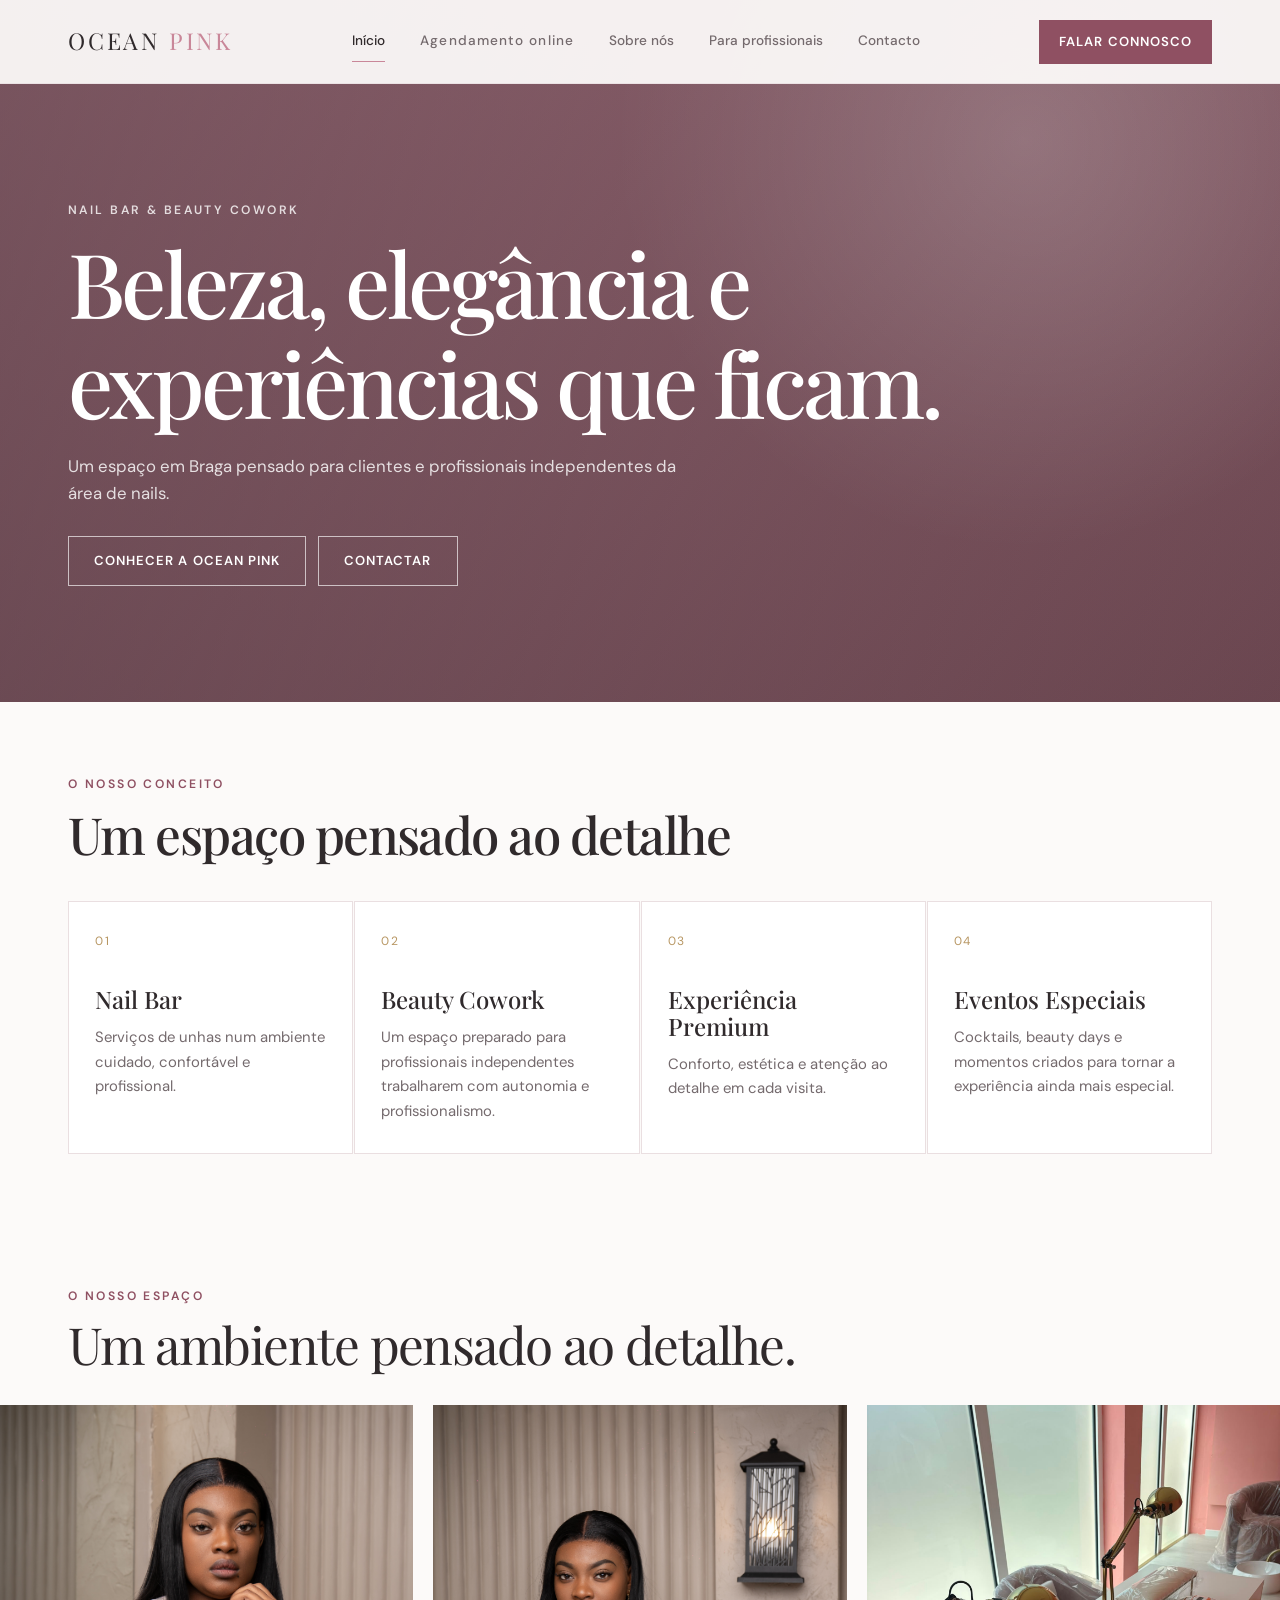
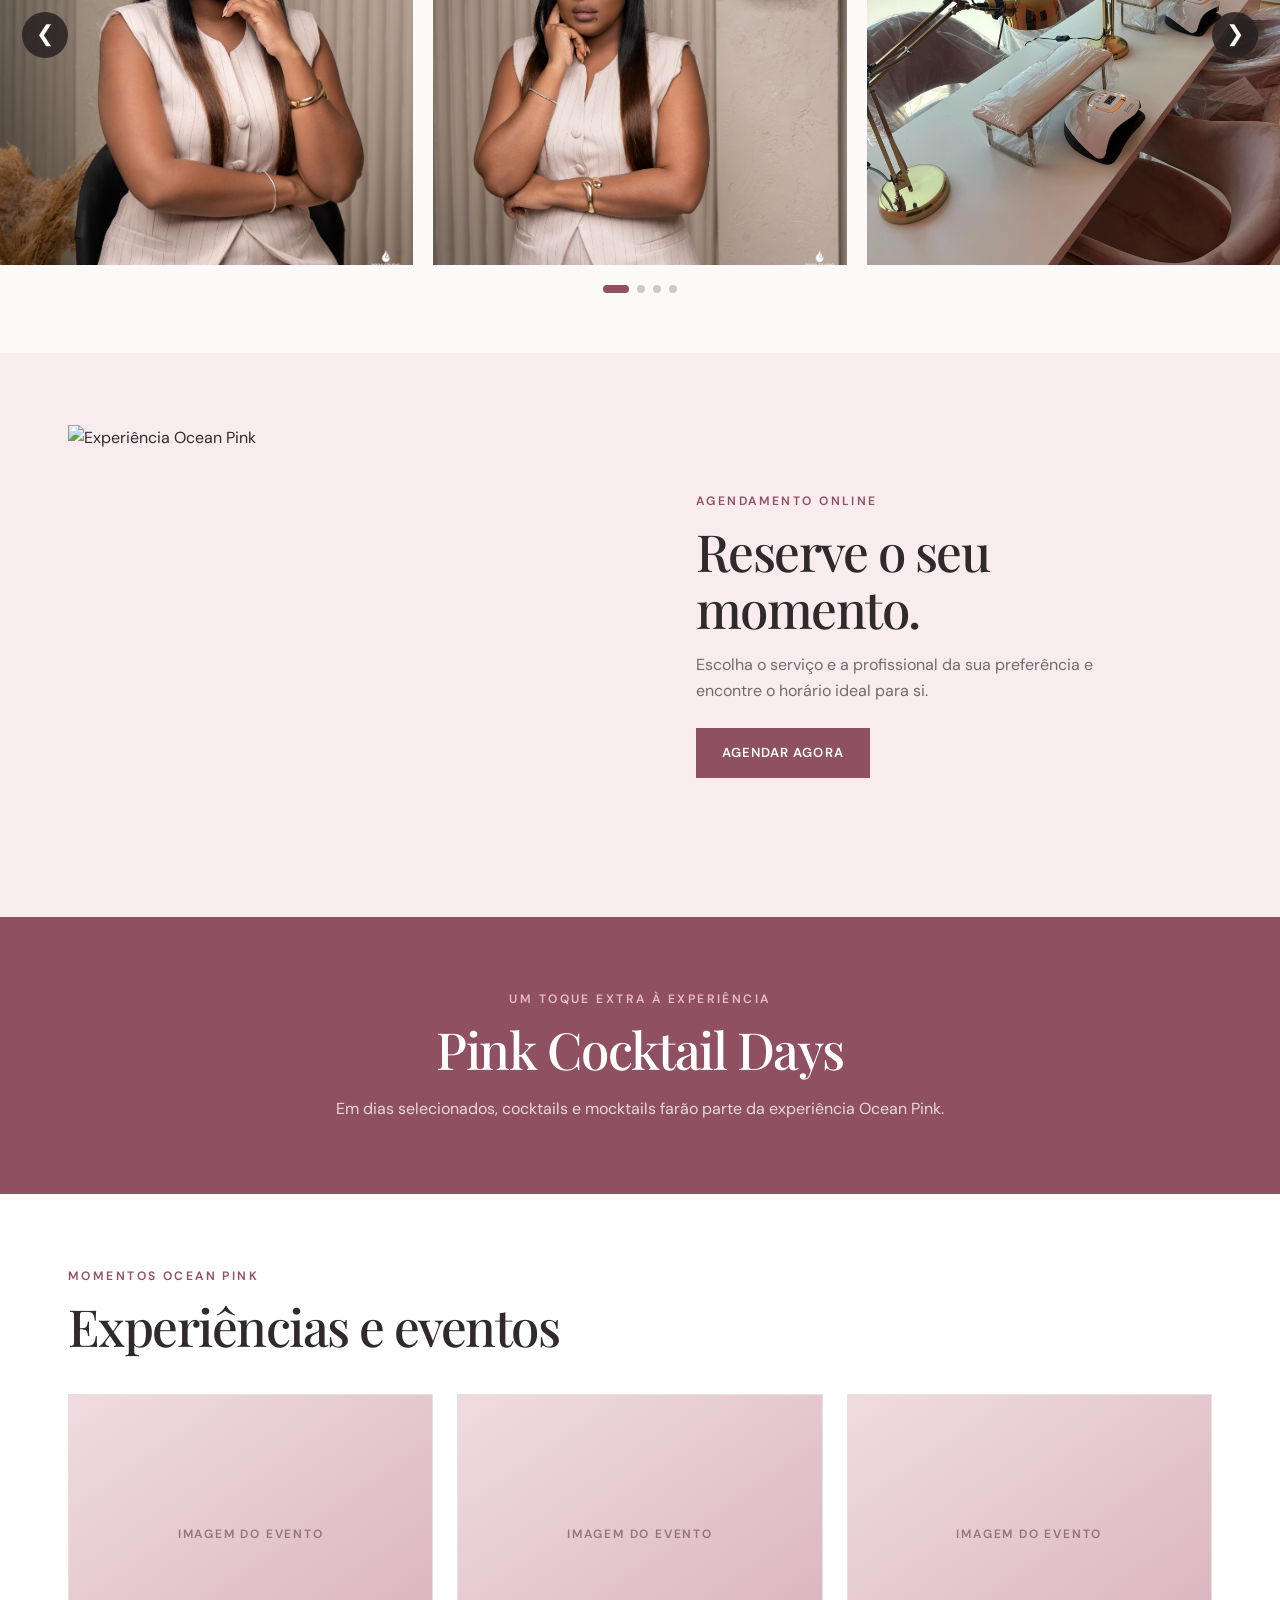
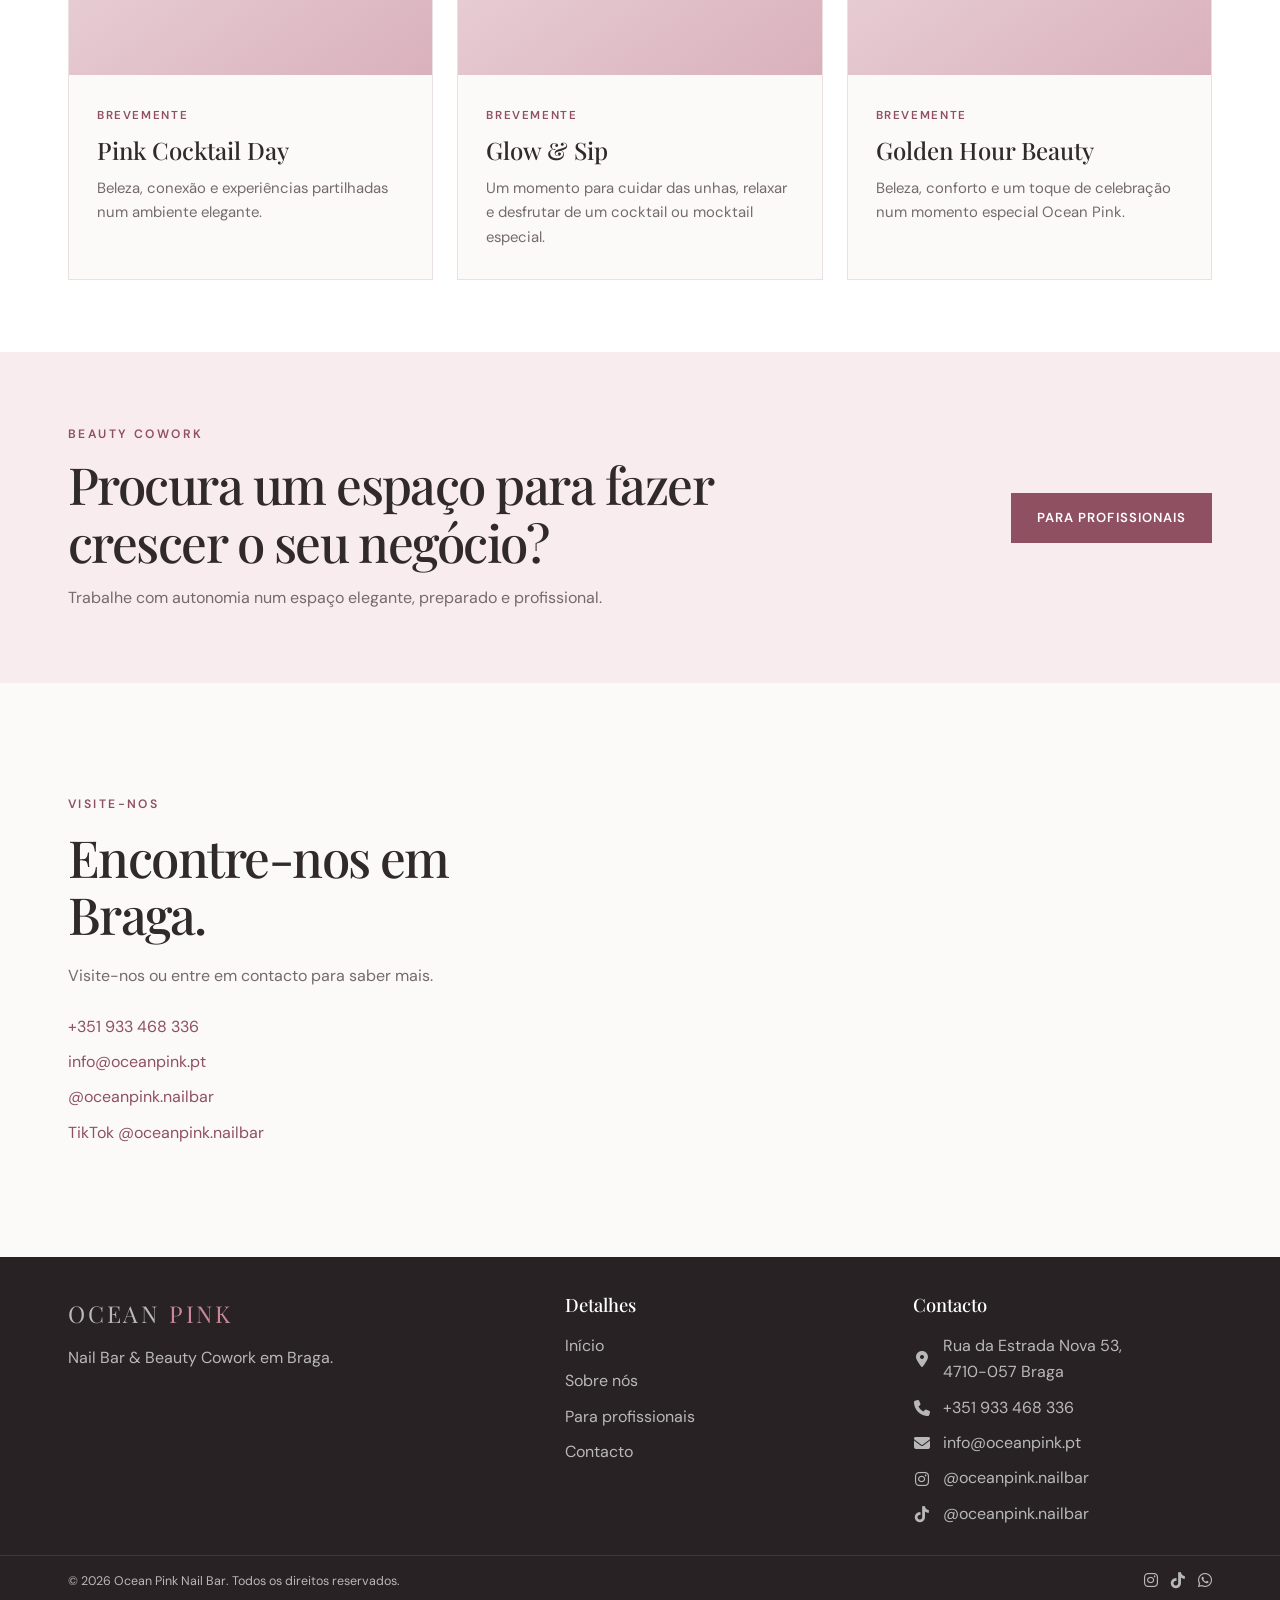
==== index.html @ 89a03a86 "Publicar website Ocean Pink" ====
<!DOCTYPE html>
<html lang="pt-PT">

<head>
    <meta charset="UTF-8">

    <meta
        name="viewport"
        content="width=device-width, initial-scale=1.0"
    >

    <meta
        name="description"
        content="Ocean Pink Nail Bar & Beauty Cowork em Braga. Um espaço elegante para clientes e profissionais independentes."
    >

    <title>Ocean Pink | Nail Bar & Beauty Cowork</title>

    <!-- CSS principal -->
    <link rel="stylesheet" href="styles.css">

    <!-- Font Awesome -->
    <link
        rel="stylesheet"
        href="https://cdnjs.cloudflare.com/ajax/libs/font-awesome/6.5.2/css/all.min.css"
    >
</head>


<body>


    <!-- ========================================
         CABEÇALHO
    ========================================= -->

    <header class="header">

        <div class="container header-content">

            <a href="index.html" class="logo">
                OCEAN <span>PINK</span>
            </a>

            <button
                class="menu-button"
                type="button"
                aria-label="Abrir menu"
                aria-expanded="false"
                aria-controls="main-navigation"
            >
                <span></span>
                <span></span>
                <span></span>
            </button>

            <nav
                id="main-navigation"
                class="navigation"
            >
                <a href="index.html" class="active">
                    Início
                </a>

                <a href="#" class="button button-small header-button booking-link">
                  Agendamento online
                 </a>

                <a href="sobre.html">
                    Sobre nós
                </a>

                <a href="profissionais.html">
                    Para profissionais
                </a>

                <a href="contacto.html">
                    Contacto
                </a>
            </nav>

            <a
                href="https://wa.me/351933468336"
                class="button button-small header-button"
                target="_blank"
                rel="noopener noreferrer"
            >
                Falar connosco
            </a>

        </div>

    </header>


    <main>


        <!-- ========================================
             HERO
        ========================================= -->

        <section class="hero">

            <div class="hero-overlay"></div>

            <div class="container hero-content">

                <p class="eyebrow">
                    Nail Bar & Beauty Cowork
                </p>

                <h1>
                    Beleza, elegância e experiências que ficam.
                </h1>

                <p class="hero-description">
                    Um espaço em Braga pensado para clientes
                    e profissionais independentes da área de nails.
                </p>

                <div class="hero-actions">
                  
                    <a
                        href="sobre.html"
                        class="button button-outline"
                    >
                        Conhecer a Ocean Pink
                    </a>

                    <a
                        href="https://wa.me/351933468336"
                        class="button button-outline"
                        target="_blank"
                        rel="noopener noreferrer"
                    >
                        Contactar
                    </a>

                </div>

            </div>

        </section>


        <!-- ========================================
             CONCEITO
        ========================================= -->

        <section class="features section">

            <div class="container">

                <div class="section-heading">

                    <p class="eyebrow">
                        O nosso conceito
                    </p>

                    <h2>
                        Um espaço pensado ao detalhe
                    </h2>

                </div>


                <div class="feature-grid">


                    <article class="feature-card">

                        <span class="feature-number">
                            01
                        </span>

                        <h3>
                            Nail Bar
                        </h3>

                        <p>
                            Serviços de unhas num ambiente cuidado,
                            confortável e profissional.
                        </p>

                    </article>


                    <article class="feature-card">

                        <span class="feature-number">
                            02
                        </span>

                        <h3>
                            Beauty Cowork
                        </h3>

                        <p>
                            Um espaço preparado para profissionais independentes
                            trabalharem com autonomia e profissionalismo.
                        </p>

                    </article>


                    <article class="feature-card">

                        <span class="feature-number">
                            03
                        </span>

                        <h3>
                            Experiência Premium
                        </h3>

                        <p>
                            Conforto, estética e atenção ao detalhe
                            em cada visita.
                        </p>

                    </article>


                    <article class="feature-card">

                        <span class="feature-number">
                            04
                        </span>

                        <h3>
                            Eventos Especiais
                        </h3>

                        <p>
                            Cocktails, beauty days e momentos criados
                            para tornar a experiência ainda mais especial.
                        </p>

                    </article>


                </div>

            </div>

        </section>


        <!-- ========================================
             GALERIA DO ESPAÇO
        ========================================= -->

        <section class="home-gallery">

            <div class="container gallery-heading">

                <div>

                    <p class="eyebrow">
                        O nosso espaço
                    </p>

                    <h2>
                        Um ambiente pensado ao detalhe.
                    </h2>

                </div>

            </div>


            <div class="gallery-slider">


                <!-- Seta esquerda -->

                <button
                    class="gallery-arrow gallery-arrow-left"
                    type="button"
                    aria-label="Fotografia anterior"
                >
                    &#10094;
                </button>


                <!-- Fotografias -->

                <div class="gallery-track-container">

                    <div class="gallery-track">


                        <div class="gallery-slide">

                            <img
                                src="images/espaco-1.jpg"
                                alt="Ocean Pink Nail Bar"
                            >

                        </div>


                        <div class="gallery-slide">

                            <img
                                src="images/espaco-2.jpg"
                                alt="Interior do Ocean Pink Nail Bar"
                            >

                        </div>


                        <div class="gallery-slide">

                            <img
                                src="images/espaco-3.jpg"
                                alt="Espaço Ocean Pink"
                            >

                        </div>


                        <div class="gallery-slide">

                            <img
                                src="images/espaco-4.jpg"
                                alt="Detalhes do Ocean Pink"
                            >

                        </div>


                        <div class="gallery-slide">

                            <img
                                src="images/espaco-5.jpg"
                                alt="Zona de manicure do Ocean Pink"
                            >

                        </div>


                        <div class="gallery-slide">

                            <img
                                src="images/espaco-6.jpg"
                                alt="Zona de pedicure do Ocean Pink"
                            >

                        </div>


                    </div>

                </div>


                <!-- Seta direita -->

                <button
                    class="gallery-arrow gallery-arrow-right"
                    type="button"
                    aria-label="Fotografia seguinte"
                >
                    &#10095;
                </button>


            </div>


            <!-- Indicadores -->

            <div class="gallery-dots"></div>


        </section>
 <!-- ========================================
     MARCAÇÕES
======================================== -->

<section class="booking-section section">

    <div class="container booking-editorial">

        <div class="booking-image">
            <img
                src="images/marcacoes.jpg"
                alt="Experiência Ocean Pink"
            >
        </div>

        <div class="booking-content">

            <p class="eyebrow">
                Agendamento online
            </p>

        <h2>
            Reserve o seu momento.
        </h2>

        <p>
    Escolha o serviço e a profissional da sua preferência
    e encontre o horário ideal para si.
        </p>

      <a href="#" class="button booking-link">
         Agendar agora
      </a>

        </div>

    </div>

</section>

        <!-- ========================================
             PINK COCKTAIL DAYS
        ========================================= -->

        <section class="cocktail-section section">

            <div class="container cocktail-content">

                <p class="eyebrow">
                    Um toque extra à experiência
                </p>

                <h2>
                    Pink Cocktail Days
                </h2>

                <p>
                    Em dias selecionados, cocktails e mocktails
                    farão parte da experiência Ocean Pink.
                </p>

            </div>

        </section>


        <!-- ========================================
             EVENTOS
        ========================================= -->

        <section class="events section">

            <div class="container">

                <div class="section-heading">

                    <p class="eyebrow">
                        Momentos Ocean Pink
                    </p>

                    <h2>
                        Experiências e eventos
                    </h2>

                </div>


                <div class="event-grid">


                    <article class="event-card">

                     <div class="event-image">
                         <span>Imagem do evento</span>
                     </div>

                          <div class="event-content">

                              <span class="event-date">
                                  Brevemente
                               </span>

                            <h3>
                               Pink Cocktail Day
                            </h3>

                    <p>
                      Beleza, conexão e experiências partilhadas
                      num ambiente elegante.
                     </p>

                    </div>

                      </article>


                    <article class="event-card">

                        <div class="event-image">
                            <span>
                                Imagem do evento
                            </span>
                        </div>

                        <div class="event-content">

                          <span class="event-date">
                              Brevemente
                         </span>
                            <h3>
                                Glow & Sip
                            </h3>

                            <p>
                                Um momento para cuidar das unhas,
                                relaxar e desfrutar de um cocktail
                                ou mocktail especial.
                            </p>

                        </div>

                    </article>


                    <article class="event-card">

                        <div class="event-image">
                            <span>
                                Imagem do evento
                            </span>
                        </div>
                        
                         

                        <div class="event-content">

                         <span class="event-date">

                               Brevemente
                          </span>

                            <h3>
                                Golden Hour Beauty
                            </h3>

                            <p>
                                Beleza, conforto e um toque de celebração
                                num momento especial Ocean Pink.
                            </p>

                        </div>

                    </article>


                </div>

            </div>

        </section>


        <!-- ========================================
             PARA PROFISSIONAIS
        ========================================= -->

        <section class="professional-cta section">

            <div class="container professional-cta-content">

                <div>

                    <p class="eyebrow">
                        Beauty Cowork
                    </p>

                    <h2>
                        Procura um espaço para fazer crescer
                        o seu negócio?
                    </h2>

                    <p class="professional-cta-text">
                        Trabalhe com autonomia num espaço elegante,
                        preparado e profissional.
                    </p>

                </div>


                <a
                    href="profissionais.html"
                    class="button"
                >
                    Para profissionais
                </a>


            </div>

        </section>


        <!-- ========================================
             CONTACTO + MAPA
        ========================================= -->

        <section class="contact-preview section">

            <div class="container two-columns">


                <!-- Contactos -->

                <div class="content-block">

                    <p class="eyebrow">
                        Visite-nos
                    </p>

                    <h2>
                        Encontre-nos em Braga.
                    </h2>

                    <p>
                        Visite-nos ou entre em contacto para saber mais.
                    </p>


                    <div class="contact-list">


                        <a href="tel:+351933468336">
                            +351 933 468 336
                        </a>


                        <a href="mailto:info@oceanpink.pt">
                            info@oceanpink.pt
                        </a>


                        <a
                            href="https://www.instagram.com/oceanpink.nailbar/"
                            target="_blank"
                            rel="noopener noreferrer"
                        >
                            @oceanpink.nailbar
                        </a>


                        <a
                            href="https://www.tiktok.com/@oceanpink.nailbar"
                            target="_blank"
                            rel="noopener noreferrer"
                        >
                            TikTok @oceanpink.nailbar
                        </a>


                    </div>

                </div>


                <!-- Google Maps -->

                <div class="map-embed">

                    <iframe
                        src="https://www.google.com/maps?q=Rua%20da%20Estrada%20Nova%2053,%204710-057%20Braga&output=embed"
                        title="Localização do Ocean Pink Nail Bar"
                        loading="lazy"
                        referrerpolicy="no-referrer-when-downgrade"
                        allowfullscreen
                    ></iframe>

                </div>


            </div>

        </section>


    </main>


    <!-- ========================================
         RODAPÉ
    ========================================= -->

    <footer class="footer">


        <div class="container footer-content">


            <!-- Marca -->

            <div class="footer-about">

                <a
                    href="index.html"
                    class="logo footer-logo"
                >
                    OCEAN <span>PINK</span>
                </a>

                <p>
                    Nail Bar & Beauty Cowork em Braga.
                </p>

            </div>


            <!-- Navegação -->

            <div class="footer-links">

                <h3>
                    Detalhes
                </h3>

                <a href="index.html">
                    Início
                </a>

                <a href="sobre.html">
                    Sobre nós
                </a>

                <a href="profissionais.html">
                    Para profissionais
                </a>

                <a href="contacto.html">
                    Contacto
                </a>

            </div>


            <!-- Contactos -->

            <div class="footer-contact">

                <h3>
                    Contacto
                </h3>


                <a
                    href="https://maps.app.goo.gl/u84KjJR1pFZMVuHY6"
                    target="_blank"
                    rel="noopener noreferrer"
                >

                    <i class="fa-solid fa-location-dot"></i>

                    <span>
                        Rua da Estrada Nova 53,<br>
                        4710-057 Braga
                    </span>

                </a>


                <a href="tel:+351933468336">

                    <i class="fa-solid fa-phone"></i>

                    <span>
                        +351 933 468 336
                    </span>

                </a>


                <a href="mailto:info@oceanpink.pt">

                    <i class="fa-solid fa-envelope"></i>

                    <span>
                        info@oceanpink.pt
                    </span>

                </a>


                <a
                    href="https://www.instagram.com/oceanpink.nailbar/"
                    target="_blank"
                    rel="noopener noreferrer"
                >

                    <i class="fa-brands fa-instagram"></i>

                    <span>
                        @oceanpink.nailbar
                    </span>

                </a>


                <a
                    href="https://www.tiktok.com/@oceanpink.nailbar"
                    target="_blank"
                    rel="noopener noreferrer"
                >

                    <i class="fa-brands fa-tiktok"></i>

                    <span>
                        @oceanpink.nailbar
                    </span>

                </a>


            </div>


        </div>


        <!-- Rodapé inferior -->

        <div class="footer-bottom">

            <div class="container footer-bottom-content">


                <p>
                    © <span id="current-year"></span>
                    Ocean Pink Nail Bar.
                    Todos os direitos reservados.
                </p>


                <div class="footer-social">


                    <a
                        href="https://www.instagram.com/oceanpink.nailbar/"
                        target="_blank"
                        rel="noopener noreferrer"
                        aria-label="Instagram do Ocean Pink"
                    >
                        <i class="fa-brands fa-instagram"></i>
                    </a>


                    <a
                        href="https://www.tiktok.com/@oceanpink.nailbar"
                        target="_blank"
                        rel="noopener noreferrer"
                        aria-label="TikTok do Ocean Pink"
                    >
                        <i class="fa-brands fa-tiktok"></i>
                    </a>


                    <a
                        href="https://wa.me/351933468336"
                        target="_blank"
                        rel="noopener noreferrer"
                        aria-label="WhatsApp do Ocean Pink"
                    >
                        <i class="fa-brands fa-whatsapp"></i>
                    </a>


                </div>


            </div>

        </div>


    </footer>


    <!-- JavaScript -->

    <script src="script.js"></script>


</body>

</html>
---- styles.css ----
@import url("https://fonts.googleapis.com/css2?family=DM+Sans:wght@300;400;500;600&family=Playfair+Display:wght@500;600&display=swap");

/* =========================================================
   1. VARIÁVEIS
========================================================= */

:root {
    --pink-light: #f8ecef;
    --pink-soft: #e8bcc8;
    --pink-medium: #c98799;
    --pink-dark: #8f5062;

    --gold: #b79662;
    --white: #ffffff;
    --off-white: #fcfaf9;
    --text: #302a2c;
    --text-light: #746a6d;
    --border: #eadfe1;

    --font-heading: "Playfair Display", serif;
    --font-body: "DM Sans", sans-serif;

    --container: 1200px;
    --header-height: 84px;

    /* Espaçamentos globais mais compactos */
    --section-space: 72px;
    --section-space-tablet: 56px;
    --section-space-mobile: 42px;
}


/* =========================================================
   2. BASE
========================================================= */

* {
    box-sizing: border-box;
    margin: 0;
    padding: 0;
}

html {
    scroll-behavior: smooth;
}

body {
    background: var(--off-white);
    color: var(--text);
    font-family: var(--font-body);
    font-size: 16px;
    line-height: 1.65;
}

body.menu-open {
    overflow: hidden;
}

img {
    display: block;
    max-width: 100%;
}

a {
    color: inherit;
    text-decoration: none;
}

button {
    color: inherit;
    font: inherit;
}

h1,
h2,
h3 {
    font-family: var(--font-heading);
    font-weight: 500;
    line-height: 1.12;
}

h1 {
    font-size: clamp(3rem, 7vw, 6.2rem);
    letter-spacing: -0.04em;
}

h2 {
    font-size: clamp(2.1rem, 4vw, 3.8rem);
    letter-spacing: -0.03em;
}

h3 {
    font-size: 1.5rem;
}

p {
    color: var(--text-light);
}

.container {
    margin: 0 auto;
    max-width: var(--container);
    padding-left: 28px;
    padding-right: 28px;
    width: 100%;
}

.section {
    padding: var(--section-space) 0;
}

.eyebrow {
    color: var(--pink-dark);
    font-size: 0.76rem;
    font-weight: 600;
    letter-spacing: 0.2em;
    margin-bottom: 12px;
    text-transform: uppercase;
}

.section-heading {
    margin-bottom: 38px;
    max-width: 720px;
}


/* =========================================================
   3. BOTÕES E LINKS
========================================================= */

.button {
    align-items: center;
    background: var(--pink-dark);
    border: 1px solid var(--pink-dark);
    color: var(--white);
    display: inline-flex;
    font-size: 0.82rem;
    font-weight: 600;
    justify-content: center;
    letter-spacing: 0.08em;
    min-height: 50px;
    padding: 12px 25px;
    text-transform: uppercase;
    transition:
        background 0.25s ease,
        border-color 0.25s ease,
        color 0.25s ease,
        transform 0.25s ease;
}

.button:hover {
    background: var(--text);
    border-color: var(--text);
    transform: translateY(-2px);
}

.button-small {
    min-height: 44px;
    padding: 10px 19px;
}

.button-outline {
    background: transparent;
    border-color: rgba(255, 255, 255, 0.65);
    color: var(--white);
}

.button-outline:hover {
    background: var(--white);
    border-color: var(--white);
    color: var(--text);
}

.text-link {
    align-items: center;
    color: var(--pink-dark);
    display: inline-flex;
    font-size: 0.86rem;
    font-weight: 600;
    gap: 9px;
    letter-spacing: 0.05em;
    margin-top: 8px;
    text-transform: uppercase;
}

.text-link span,
.text-link i {
    transition: transform 0.2s ease;
}

.text-link:hover span,
.text-link:hover i {
    transform: translateX(5px);
}


/* =========================================================
   4. CABEÇALHO
========================================================= */

.header {
    background: rgba(252, 250, 249, 0.94);
    border-bottom: 1px solid rgba(234, 223, 225, 0.8);
    height: var(--header-height);
    left: 0;
    position: fixed;
    right: 0;
    top: 0;
    z-index: 1000;
}

.header-content {
    align-items: center;
    display: flex;
    height: 100%;
    justify-content: space-between;
}

.logo {
    font-family: var(--font-heading);
    font-size: 1.45rem;
    letter-spacing: 0.12em;
    white-space: nowrap;
}

.logo span {
    color: var(--pink-medium);
}

.navigation {
    align-items: center;
    display: flex;
    gap: 35px;
}

.navigation a {
    color: var(--text-light);
    font-size: 0.85rem;
    font-weight: 500;
    position: relative;
}

/* Marcar comporta-se como um link normal do menu */
.navigation .booking-link {
    background: transparent;
    border: 0;
    color: var(--text-light);
    min-height: 0;
    padding: 0;
    text-transform: none;
}

.navigation a::after {
    background: var(--pink-medium);
    bottom: -9px;
    content: "";
    height: 1px;
    left: 0;
    position: absolute;
    transform: scaleX(0);
    transform-origin: right;
    transition: transform 0.25s ease;
    width: 100%;
}

.navigation a:hover,
.navigation a.active {
    color: var(--text);
}

.navigation a:hover::after,
.navigation a.active::after {
    transform: scaleX(1);
    transform-origin: left;
}

.menu-button {
    background: transparent;
    border: 0;
    cursor: pointer;
    display: none;
    flex-direction: column;
    gap: 5px;
    padding: 8px;
}

.menu-button span {
    background: var(--text);
    display: block;
    height: 1px;
    transition:
        transform 0.25s ease,
        opacity 0.25s ease;
    width: 26px;
}


/* =========================================================
   5. PÁGINA INICIAL
========================================================= */

/* Hero */

.hero {
    align-items: center;
    background: linear-gradient(135deg, #b88190, #6f4953);
    display: flex;
    min-height: 78vh;
    overflow: hidden;
    padding-bottom: 60px;
    padding-top: calc(var(--header-height) + 60px);
    position: relative;
}

.hero::before {
    background:
        radial-gradient(
            circle at 80% 20%,
            rgba(255, 255, 255, 0.22),
            transparent 35%
        );
    content: "";
    inset: 0;
    position: absolute;
}

.hero-overlay {
    background:
        linear-gradient(
            90deg,
            rgba(45, 31, 36, 0.45),
            rgba(45, 31, 36, 0.08)
        );
    inset: 0;
    position: absolute;
}

.hero-content {
    max-width: var(--container);
    position: relative;
    z-index: 2;
}

.hero-content .eyebrow {
    color: rgba(255, 255, 255, 0.8);
}

.hero h1 {
    color: var(--white);
    max-width: 900px;
}

.hero-description {
    color: rgba(255, 255, 255, 0.82);
    font-size: 1.05rem;
    margin-top: 20px;
    max-width: 610px;
}

.hero-actions {
    display: flex;
    flex-wrap: wrap;
    gap: 12px;
    margin-top: 28px;
}


/* Conceito / características */

.features {
    background: var(--off-white);
}

.feature-grid {
    display: grid;
    gap: 1px;
    grid-template-columns: repeat(4, 1fr);
}

.feature-card {
    background: var(--white);
    border: 1px solid var(--border);
    min-height: 245px;
    padding: 30px 26px;
    transition:
        transform 0.25s ease,
        box-shadow 0.25s ease;
}

.feature-card:hover {
    box-shadow: 0 18px 38px rgba(58, 41, 46, 0.08);
    transform: translateY(-5px);
    z-index: 2;
}

.feature-number {
    color: var(--gold);
    display: block;
    font-size: 0.75rem;
    letter-spacing: 0.14em;
    margin-bottom: 34px;
}

.feature-card h3 {
    margin-bottom: 12px;
}

.feature-card p {
    font-size: 0.93rem;
}


/* Galeria */

.home-gallery {
    background: var(--off-white);
    overflow: hidden;
    padding: 60px 0;
}

.gallery-heading {
    margin: 0 auto 32px;
    max-width: var(--container);
    padding: 0 28px;
}

.gallery-heading .eyebrow {
    margin-bottom: 10px;
}

.gallery-heading h2 {
    color: var(--text);
    font-size: clamp(2rem, 4vw, 3.5rem);
    font-weight: 400;
    line-height: 1.1;
    margin: 0;
}

.gallery-slider {
    position: relative;
    width: 100%;
}

.gallery-track-container {
    overflow: hidden;
    width: 100%;
}

.gallery-track {
    display: flex;
    gap: 20px;
    transition: transform 0.7s cubic-bezier(0.22, 1, 0.36, 1);
    will-change: transform;
}

.gallery-slide {
    flex: 0 0 calc((100% - 40px) / 3);
    height: 460px;
    overflow: hidden;
}

.gallery-slide img {
    display: block;
    height: 100%;
    object-fit: cover;
    transition: transform 0.7s ease;
    width: 100%;
}

.gallery-slide:hover img {
    transform: scale(1.04);
}

.gallery-arrow {
    align-items: center;
    background: rgba(39, 33, 35, 0.85);
    border: 0;
    border-radius: 50%;
    color: var(--white);
    cursor: pointer;
    display: flex;
    font-size: 22px;
    height: 46px;
    justify-content: center;
    position: absolute;
    top: 50%;
    transform: translateY(-50%);
    transition:
        background 0.25s ease,
        transform 0.25s ease;
    width: 46px;
    z-index: 5;
}

.gallery-arrow:hover {
    background: var(--pink-dark);
    transform: translateY(-50%) scale(1.08);
}

.gallery-arrow-left {
    left: 22px;
}

.gallery-arrow-right {
    right: 22px;
}

.gallery-dots {
    align-items: center;
    display: flex;
    gap: 8px;
    justify-content: center;
    margin-top: 20px;
}

.gallery-dot {
    background: rgba(74, 50, 57, 0.25);
    border: 0;
    border-radius: 999px;
    cursor: pointer;
    height: 8px;
    padding: 0;
    transition:
        background 0.25s ease,
        width 0.25s ease;
    width: 8px;
}

.gallery-dot.active {
    background: var(--pink-dark);
    width: 26px;
}

/* =========================================================
   MARCAÇÕES — HOME
========================================================= */

.booking-section {
    background: var(--pink-light);
}

.booking-editorial {
    align-items: stretch;
    display: grid;
    grid-template-columns: 1fr 1fr;
    min-height: 420px;
}

.booking-image {
    min-height: 420px;
    overflow: hidden;
}

.booking-image img {
    height: 100%;
    object-fit: cover;
    width: 100%;
}

.booking-content {
    align-items: flex-start;
    display: flex;
    flex-direction: column;
    justify-content: center;
    padding: 48px 56px;
}

.booking-content h2 {
    margin-bottom: 14px;
}

.booking-content > p:not(.eyebrow) {
    margin-bottom: 24px;
    max-width: 460px;
}


/* Cocktail Days */


.cocktail-section {
    background: var(--pink-dark);
    text-align: center;
}

.cocktail-content {
    max-width: 820px;
}

.cocktail-section .eyebrow {
    color: var(--pink-soft);
}

.cocktail-section h2 {
    color: var(--white);
    margin-bottom: 18px;
}

.cocktail-section p:last-child {
    color: rgba(255, 255, 255, 0.78);
    font-size: 1rem;
}


/* Eventos */

.events {
    background: var(--white);
}

.event-grid {
    display: grid;
    gap: 24px;
    grid-template-columns: repeat(3, 1fr);
}

.event-card {
    background: var(--off-white);
    border: 1px solid var(--border);
}

.event-image {
    align-items: center;
    background: linear-gradient(145deg, #efdce1, #d9b1bc);
    display: flex;
    justify-content: center;
    min-height: 280px;
}

.event-image span {
    color: rgba(74, 50, 57, 0.55);
    font-size: 0.75rem;
    font-weight: 600;
    letter-spacing: 0.15em;
    text-transform: uppercase;
}

.event-content {
    padding: 26px 28px 30px;
}

.event-date {
    color: var(--pink-dark);
    display: inline-block;
    font-size: 0.72rem;
    font-weight: 600;
    letter-spacing: 0.14em;
    margin-bottom: 12px;
    text-transform: uppercase;
}

.event-content h3 {
    margin-bottom: 12px;
}

.event-content p {
    font-size: 0.93rem;
}


/* CTA profissionais */

.professional-cta {
    background: var(--pink-light);
}

.professional-cta-content {
    align-items: center;
    display: flex;
    gap: 40px;
    justify-content: space-between;
}

.professional-cta-content h2 {
    max-width: 800px;
}

.professional-cta-text {
    margin-top: 14px;
    max-width: 700px;
}


/* Contacto + mapa da Home */

.contact-preview {
    background: var(--off-white);
}

.two-columns {
    align-items: center;
    display: grid;
    gap: 60px;
    grid-template-columns: 1fr 1fr;
}

.content-block {
    max-width: 510px;
}

.content-block h2 {
    margin-bottom: 20px;
}

.content-block p {
    margin-bottom: 14px;
}

.contact-list {
    display: flex;
    flex-direction: column;
    gap: 9px;
    margin-top: 24px;
}

.contact-list a {
    color: var(--pink-dark);
    width: fit-content;
}

.contact-list a:hover {
    text-decoration: underline;
}

.map-embed {
    height: 430px;
    overflow: hidden;
    width: 100%;
}

.map-embed iframe {
    border: 0;
    display: block;
    height: 100%;
    width: 100%;
}


/* =========================================================
   6. ELEMENTOS PARTILHADOS NAS PÁGINAS INTERNAS
========================================================= */

.page-hero {
    align-items: flex-end;
    background: linear-gradient(135deg, #b77f8e, #6c454f);
    display: flex;
    min-height: 500px;
    overflow: hidden;
    padding-bottom: 60px;
    padding-top: calc(var(--header-height) + 60px);
    position: relative;
}

.page-hero::before {
    background:
        radial-gradient(
            circle at 75% 25%,
            rgba(255, 255, 255, 0.2),
            transparent 35%
        );
    content: "";
    inset: 0;
    position: absolute;
}

.page-hero-overlay {
    background:
        linear-gradient(
            90deg,
            rgba(44, 30, 35, 0.5),
            rgba(44, 30, 35, 0.08)
        );
    inset: 0;
    position: absolute;
}

.page-hero-content {
    position: relative;
    z-index: 2;
}

.page-hero-content .eyebrow {
    color: rgba(255, 255, 255, 0.78);
}

.page-hero-content h1 {
    color: var(--white);
    max-width: 850px;
}

.page-hero-content > p:last-child {
    color: rgba(255, 255, 255, 0.8);
    font-size: 1.03rem;
    margin-top: 18px;
    max-width: 610px;
}


/* =========================================================
   7. PÁGINA SOBRE NÓS
========================================================= */

/* História */

.story-section {
    background: var(--off-white);
}

.story-layout {
    align-items: start;
    display: grid;
    gap: 60px;
    grid-template-columns: 0.8fr 1.2fr;
}

.story-heading {
    position: sticky;
    top: calc(var(--header-height) + 30px);
}

.story-text {
    max-width: 720px;
}

.story-text p {
    font-size: 1.04rem;
    margin-bottom: 16px;
}


/* Fundadoras */

.founder-section {
    background: var(--pink-light);
}

.founder-section-alt {
    background: var(--white);
}

.founder-layout {
    align-items: center;
    display: grid;
    gap: 60px;
    grid-template-columns: 0.95fr 1.05fr;
}

.founder-layout-reverse .founder-image {
    order: 2;
}

.founder-layout-reverse .founder-content {
    order: 1;
}

.founder-image {
    background: linear-gradient(145deg, #ead2d8, #cfa3ae);
    min-height: 500px;
    overflow: hidden;
}

.founder-placeholder {
    align-items: center;
    display: flex;
    justify-content: center;
}

.founder-placeholder span {
    color: rgba(74, 50, 57, 0.55);
    font-size: 0.75rem;
    font-weight: 600;
    letter-spacing: 0.14em;
    text-transform: uppercase;
}

.founder-image img {
    height: 100%;
    min-height: 500px;
    object-fit: cover;
    width: 100%;
}

.founder-content {
    max-width: 590px;
}

.founder-content h2 {
    font-size: clamp(2.2rem, 4vw, 3.6rem);
    margin-bottom: 22px;
}

.founder-content p {
    margin-bottom: 14px;
}


/* Valores */

.values-section {
    background: var(--off-white);
}

.values-grid {
    display: grid;
    gap: 18px;
    grid-template-columns: repeat(4, 1fr);
}

.value-card {
    background: var(--white);
    border: 1px solid var(--border);
    min-height: 215px;
    padding: 28px 25px;
}

.value-card span {
    color: var(--gold);
    display: block;
    font-size: 0.75rem;
    letter-spacing: 0.14em;
    margin-bottom: 30px;
}

.value-card h3 {
    margin-bottom: 12px;
}

.value-card p {
    font-size: 0.92rem;
}


/* Frase familiar */

.family-statement {
    background: var(--pink-dark);
    text-align: center;
}

.family-statement-content {
    max-width: 930px;
}

.family-statement .eyebrow {
    color: var(--pink-soft);
}

.family-statement blockquote {
    color: var(--white);
    font-family: var(--font-heading);
    font-size: clamp(1.9rem, 4vw, 3.4rem);
    line-height: 1.22;
}


/* CTA final */

.page-cta {
    background: var(--pink-light);
}

.page-cta-content {
    align-items: center;
    display: flex;
    gap: 40px;
    justify-content: space-between;
}

.page-cta-content h2 {
    max-width: 820px;
}


/* =========================================================
   8. PÁGINA PARA PROFISSIONAIS
========================================================= */

.professionals-page-hero .page-hero-content {
    max-width: 800px;
}

.professionals-page-hero .button {
    margin-top: 25px;
}


/* Vantagens */

.benefits-section {
    background: var(--pink-light);
}

.benefits-grid {
    display: grid;
    gap: 18px;
    grid-template-columns: repeat(4, 1fr);
}

.benefit-card {
    background: var(--white);
    border: 1px solid var(--border);
    min-height: 225px;
    padding: 28px 25px;
}

.benefit-card > span {
    color: var(--gold);
    display: block;
    font-size: 0.75rem;
    letter-spacing: 0.14em;
    margin-bottom: 32px;
}

.benefit-card h3 {
    margin-bottom: 12px;
}

.benefit-card p {
    font-size: 0.92rem;
}


/* Perfil */

.profile-section {
    background: var(--pink-dark);
}

.profile-layout {
    align-items: center;
    display: grid;
    gap: 60px;
    grid-template-columns: 0.95fr 1.05fr;
}

.profile-image {
    background: linear-gradient(145deg, #ead2d8, #bd8996);
    min-height: 500px;
    overflow: hidden;
}

.profile-image img {
    height: 100%;
    min-height: 500px;
    object-fit: cover;
    width: 100%;
}

.profile-placeholder {
    align-items: center;
    display: flex;
    justify-content: center;
}

.profile-placeholder span {
    color: rgba(74, 50, 57, 0.6);
    font-size: 0.75rem;
    font-weight: 600;
    letter-spacing: 0.14em;
    text-transform: uppercase;
}

.profile-content .eyebrow {
    color: var(--pink-soft);
}

.profile-content h2,
.profile-content p,
.profile-list {
    color: var(--white);
}

.profile-content > p {
    color: rgba(255, 255, 255, 0.78);
    margin-bottom: 20px;
}

.profile-list {
    list-style: none;
}

.profile-list li {
    border-bottom: 1px solid rgba(255, 255, 255, 0.14);
    padding: 11px 0 11px 24px;
    position: relative;
}

.profile-list li::before {
    color: var(--gold);
    content: "•";
    left: 0;
    position: absolute;
}


/* Processo */

.process-section {
    background: var(--off-white);
}

.process-grid {
    display: grid;
    gap: 18px;
    grid-template-columns: repeat(4, 1fr);
}

.process-card {
    border-top: 1px solid var(--pink-dark);
    padding: 24px 18px 12px 0;
}

.process-card > span {
    color: var(--gold);
    display: block;
    font-size: 0.75rem;
    letter-spacing: 0.14em;
    margin-bottom: 26px;
}

.process-card h3 {
    margin-bottom: 10px;
}


/* FAQ */

.faq-section {
    background: var(--white);
}

.faq-layout {
    align-items: start;
    display: grid;
    gap: 65px;
    grid-template-columns: 0.8fr 1.2fr;
}

.faq-heading {
    position: sticky;
    top: calc(var(--header-height) + 30px);
}

.faq-list {
    border-top: 1px solid var(--border);
}

.faq-item {
    border-bottom: 1px solid var(--border);
}

.faq-item summary {
    cursor: pointer;
    font-family: var(--font-heading);
    font-size: 1.22rem;
    list-style: none;
    padding: 21px 42px 21px 0;
    position: relative;
}

.faq-item summary::-webkit-details-marker {
    display: none;
}

.faq-item summary::after {
    content: "+";
    font-family: var(--font-body);
    font-size: 1.45rem;
    font-weight: 300;
    position: absolute;
    right: 5px;
    top: 18px;
}

.faq-item[open] summary::after {
    content: "−";
}

.faq-item p {
    max-width: 650px;
    padding: 0 42px 20px 0;
}


/* Formulário */

.application-section {
    background: var(--pink-light);
}

.application-layout {
    align-items: center;
    display: grid;
    gap: 60px;
    grid-template-columns: 1fr 1fr;
}

.application-content > p:not(.eyebrow) {
    margin-top: 14px;
    max-width: 560px;
}

.application-note {
    font-size: 0.85rem;
}

.application-box {
    background: var(--white);
    border: 1px solid var(--border);
    padding: 38px;
}

.application-box h3 {
    margin-bottom: 12px;
}

.application-box p {
    margin-bottom: 20px;
}


/* =========================================================
   9. PÁGINA DE CONTACTO
========================================================= */

.contact-page-hero .page-hero-content {
    max-width: 780px;
}

.contact-info-section {
    background: var(--off-white);
}

.contact-heading {
    margin-bottom: 38px;
    max-width: 720px;
}

.contact-heading > p:last-child {
    margin-top: 14px;
    max-width: 600px;
}


/* Cartões */

.contact-cards-grid {
    display: grid;
    gap: 18px;
    grid-template-columns: repeat(4, 1fr);
}

.contact-card {
    background: var(--white);
    border: 1px solid var(--border);
    display: flex;
    flex-direction: column;
    min-height: 285px;
    padding: 28px 24px;
    transition:
        box-shadow 0.25s ease,
        transform 0.25s ease;
}

.contact-card:hover {
    box-shadow: 0 18px 38px rgba(74, 50, 57, 0.09);
    transform: translateY(-4px);
}

.contact-card-icon {
    align-items: center;
    background: var(--pink-light);
    border-radius: 50%;
    color: var(--pink-dark);
    display: flex;
    font-size: 1.05rem;
    height: 44px;
    justify-content: center;
    margin-bottom: 24px;
    width: 44px;
}

.contact-card-label {
    color: var(--gold);
    font-size: 0.7rem;
    font-weight: 600;
    letter-spacing: 0.14em;
    margin-bottom: 9px;
    text-transform: uppercase;
}

.contact-card h3 {
    font-size: 1.35rem;
    margin-bottom: 11px;
}

.contact-card > p:not(.contact-card-label) {
    font-size: 0.92rem;
    margin-bottom: 20px;
}

.contact-card-link {
    align-items: center;
    color: var(--pink-dark);
    display: flex;
    font-size: 0.87rem;
    font-weight: 600;
    gap: 9px;
    margin-top: auto;
}

.contact-card-link i {
    font-size: 0.75rem;
    transition: transform 0.2s ease;
}

.contact-card-link:hover i {
    transform: translateX(4px);
}


/* WhatsApp / contacto direto */

.contact-message-section {
    background: var(--pink-light);
}

.contact-message-layout {
    align-items: center;
    display: grid;
    gap: 55px;
    grid-template-columns: 1fr 0.85fr;
}

.contact-message-content {
    max-width: 650px;
}

.contact-message-content > p:not(.eyebrow) {
    margin: 14px 0 24px;
    max-width: 570px;
}

.contact-message-content .button {
    gap: 10px;
}

.contact-message-box {
    background: var(--white);
    border: 1px solid var(--border);
    padding: 36px;
}

.contact-message-box h3 {
    font-size: 1.7rem;
    margin-bottom: 13px;
}

.contact-message-box > p:not(.eyebrow) {
    margin-bottom: 20px;
}


/* =========================================================
   10. RODAPÉ
========================================================= */

.footer {
    background: #282224;
    color: var(--white);
    padding-top: 38px;
}

.footer-content {
    display: grid;
    gap: 48px;
    grid-template-columns: 1.5fr 1fr 1fr;
    padding-bottom: 28px;
}

.footer-logo {
    display: inline-block;
    margin-bottom: 12px;
}

.footer p,
.footer a {
    color: rgba(255, 255, 255, 0.68);
}

.footer-about p {
    line-height: 1.5;
}

.footer-links,
.footer-contact {
    display: flex;
    flex-direction: column;
    gap: 9px;
}

.footer-links h3,
.footer-contact h3 {
    color: var(--white);
    font-size: 1.15rem;
    margin-bottom: 8px;
}

.footer-contact a {
    align-items: center;
    display: flex;
    gap: 12px;
}

.footer-contact i {
    min-width: 18px;
    text-align: center;
}

.footer a:hover {
    color: var(--white);
}

.footer-bottom {
    border-top: 1px solid rgba(255, 255, 255, 0.1);
    margin-top: 0;
    padding: 12px 0;
}

.footer-bottom-content {
    align-items: center;
    display: flex;
    gap: 18px;
    justify-content: space-between;
}

.footer-bottom p {
    font-size: 0.78rem;
    line-height: 1.3;
    margin: 0;
}

.footer-social {
    align-items: center;
    display: flex;
    gap: 13px;
}

.footer-social a {
    font-size: 1rem;
}


/* =========================================================
   11. RESPONSIVIDADE
========================================================= */

@media (max-width: 960px) {

    .section {
        padding: var(--section-space-tablet) 0;
    }

    .feature-grid,
    .benefits-grid,
    .process-grid {
        grid-template-columns: repeat(2, 1fr);
    }

    .event-grid {
        gap: 18px;
    }

    .two-columns,
    .story-layout,
    .founder-layout,
    .profile-layout,
    .faq-layout,
    .application-layout,
    .contact-message-layout {
        gap: 42px;
    }

    .values-grid,
    .contact-cards-grid {
        grid-template-columns: repeat(2, 1fr);
    }

    .header-button {
        display: none;
    }

    .gallery-slide {
        flex: 0 0 calc((100% - 20px) / 2);
        height: 400px;
    }
}


@media (max-width: 760px) {

    :root {
        --header-height: 72px;
    }

    .container {
        padding-left: 20px;
        padding-right: 20px;
    }

    .section {
        padding: var(--section-space-mobile) 0;
    }

    .section-heading {
        margin-bottom: 28px;
    }

    .menu-button {
        display: flex;
        z-index: 1002;
    }

    .navigation {
        align-items: flex-start;
        background: var(--off-white);
        flex-direction: column;
        gap: 22px;
        inset: var(--header-height) 0 0 0;
        opacity: 0;
        padding: 35px 24px;
        pointer-events: none;
        position: fixed;
        transform: translateY(-10px);
        transition:
            opacity 0.25s ease,
            transform 0.25s ease;
    }

    .navigation.open {
        opacity: 1;
        pointer-events: auto;
        transform: translateY(0);
    }

    .navigation a {
        font-family: var(--font-heading);
        font-size: 1.65rem;
    }

    .menu-button.active span:nth-child(1) {
        transform: translateY(6px) rotate(45deg);
    }

    .menu-button.active span:nth-child(2) {
        opacity: 0;
    }

    .menu-button.active span:nth-child(3) {
        transform: translateY(-6px) rotate(-45deg);
    }


    /* Home */

    .hero {
        min-height: 650px;
        padding-bottom: 45px;
        padding-top: calc(var(--header-height) + 45px);
    }

    .hero h1 {
        font-size: clamp(2.8rem, 14vw, 4.5rem);
    }

    .hero-description {
        font-size: 1rem;
        margin-top: 16px;
    }

    .hero-actions {
        margin-top: 22px;
    }

    .feature-grid,
    .event-grid,
    .two-columns {
        grid-template-columns: 1fr;
    }

    .feature-card {
        min-height: auto;
        padding: 24px 22px;
    }

    .feature-number {
        margin-bottom: 22px;
    }

    .home-gallery {
        padding: 48px 0;
    }

    .gallery-heading {
        margin-bottom: 24px;
        padding: 0 20px;
    }

    .gallery-slide {
        flex: 0 0 100%;
        height: 360px;
    }

    .gallery-arrow {
        height: 40px;
        width: 40px;
    }

    .gallery-arrow-left {
        left: 10px;
    }

    .gallery-arrow-right {
        right: 10px;
    }

    .event-image {
        min-height: 220px;
    }

    .event-content {
        padding: 22px;
    }

    .professional-cta-content,
    .page-cta-content {
        align-items: flex-start;
        flex-direction: column;
        gap: 24px;
    }

    .map-embed {
        height: 320px;
    }

    .booking-editorial {
        grid-template-columns: 1fr;
        min-height: auto;
    }

    .booking-image {
        min-height: 260px;
    }

    .booking-content {
        padding: 30px 0 0;
    }


    /* Páginas internas */

    .page-hero {
        min-height: 410px;
        padding-bottom: 45px;
        padding-top: calc(var(--header-height) + 45px);
    }

    .page-hero-content > p:last-child {
        font-size: 1rem;
        margin-top: 14px;
    }


    /* Sobre */

    .story-layout,
    .founder-layout,
    .profile-layout,
    .faq-layout,
    .application-layout,
    .contact-message-layout {
        grid-template-columns: 1fr;
    }

    .story-heading,
    .faq-heading {
        position: static;
    }

    .founder-layout-reverse .founder-image,
    .founder-layout-reverse .founder-content {
        order: initial;
    }

    .founder-image,
    .founder-image img,
    .profile-image,
    .profile-image img {
        min-height: 360px;
    }

    .values-grid {
        grid-template-columns: 1fr;
    }

    .value-card {
        min-height: auto;
    }


    /* Profissionais */

    .benefit-card {
        min-height: auto;
    }

    .profile-list li {
        padding-bottom: 9px;
        padding-top: 9px;
    }

    .faq-item summary {
        font-size: 1.12rem;
        padding: 18px 38px 18px 0;
    }

    .faq-item summary::after {
        top: 15px;
    }

    .faq-item p {
        padding: 0 38px 18px 0;
    }

    .application-box {
        padding: 28px 22px;
    }


    /* Contacto */

    .contact-cards-grid {
        grid-template-columns: 1fr;
    }

    .contact-card {
        min-height: auto;
    }

    .contact-message-box {
        padding: 28px 22px;
    }


    /* Rodapé */

    .footer {
        padding-top: 34px;
    }

    .footer-content {
        gap: 28px;
        grid-template-columns: 1fr;
        padding-bottom: 26px;
    }

    .footer-links,
    .footer-contact {
        gap: 7px;
    }

    .footer-bottom-content {
        align-items: flex-start;
        flex-direction: column;
        gap: 9px;
    }

    .footer-bottom {
        padding: 10px 0;
    }
}


@media (max-width: 520px) {

    .benefits-grid,
    .process-grid {
        grid-template-columns: 1fr;
    }

    .hero-actions {
        align-items: stretch;
        flex-direction: column;
    }

    .hero-actions .button {
        width: 100%;
    }

    .family-statement blockquote {
        font-size: 1.85rem;
    }

    .gallery-slide {
        height: 330px;
    }

    .founder-image,
    .founder-image img,
    .profile-image,
    .profile-image img {
        min-height: 320px;
    }
}
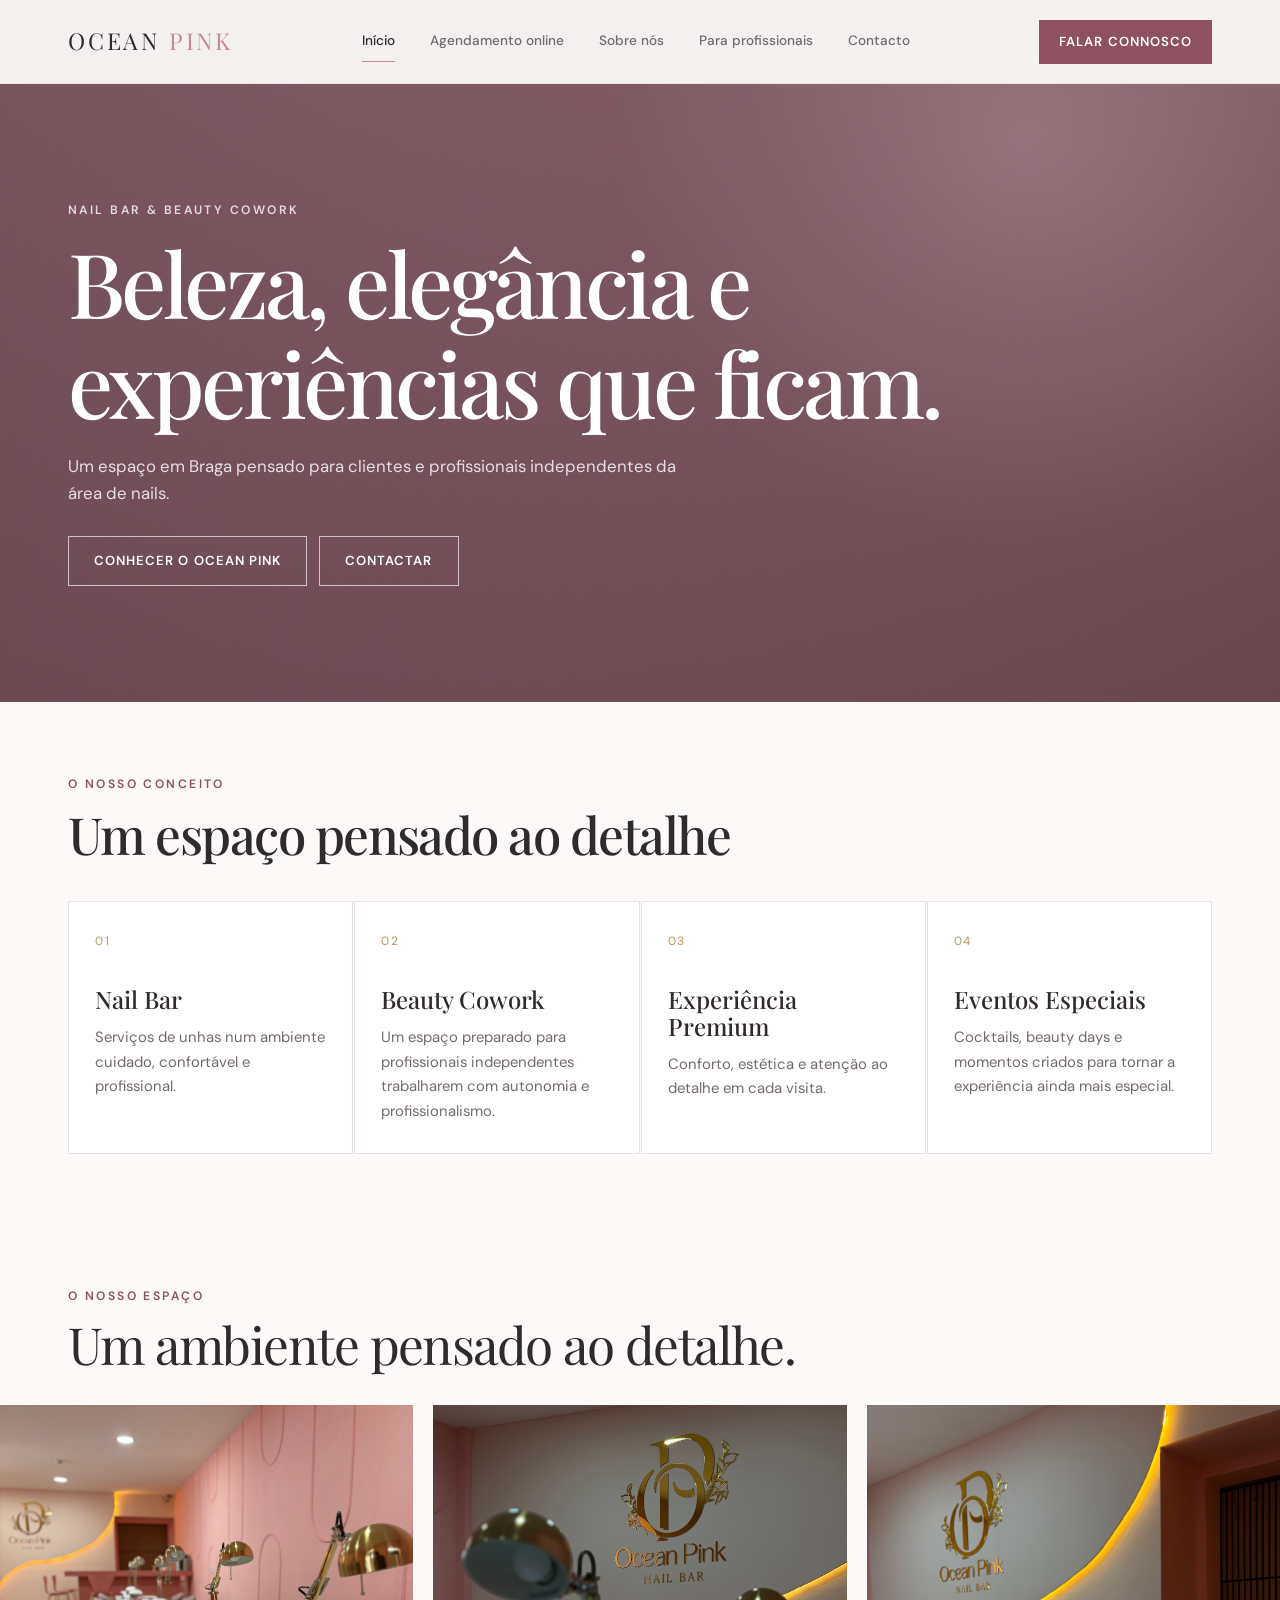
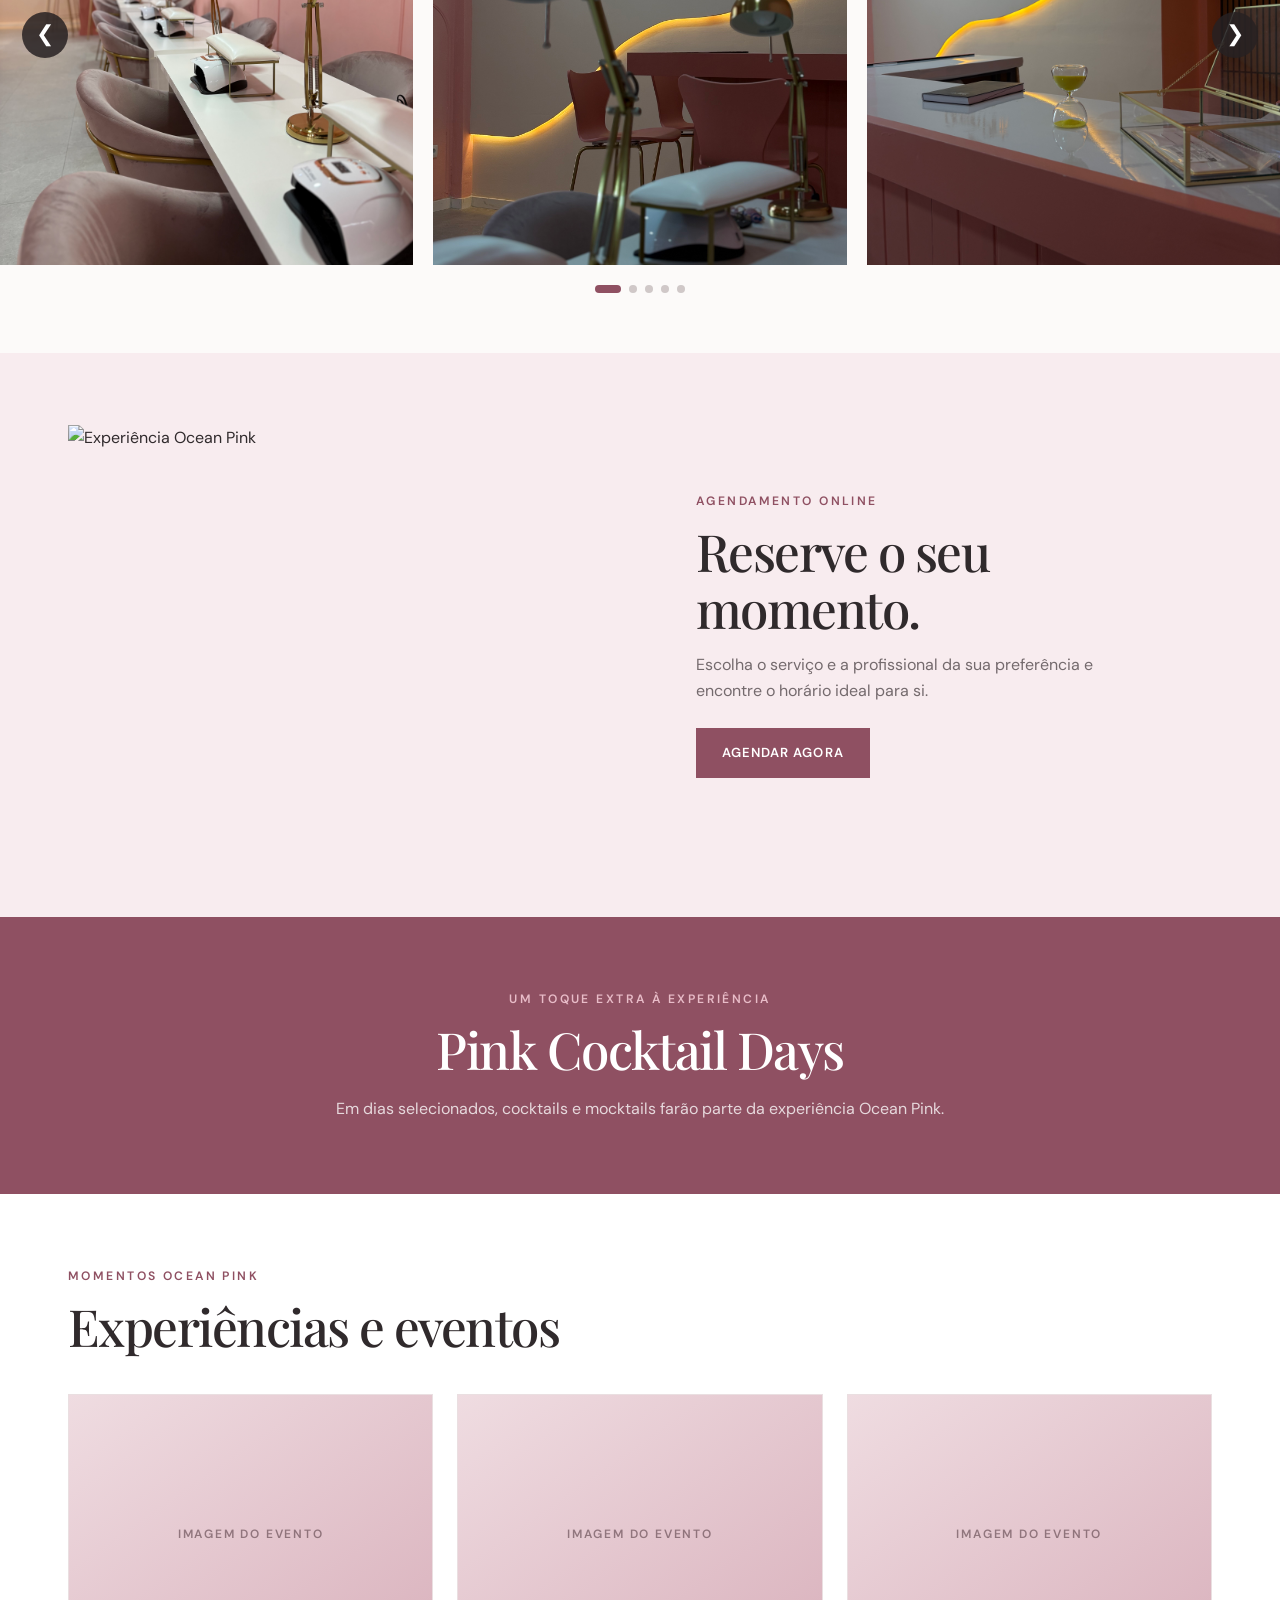
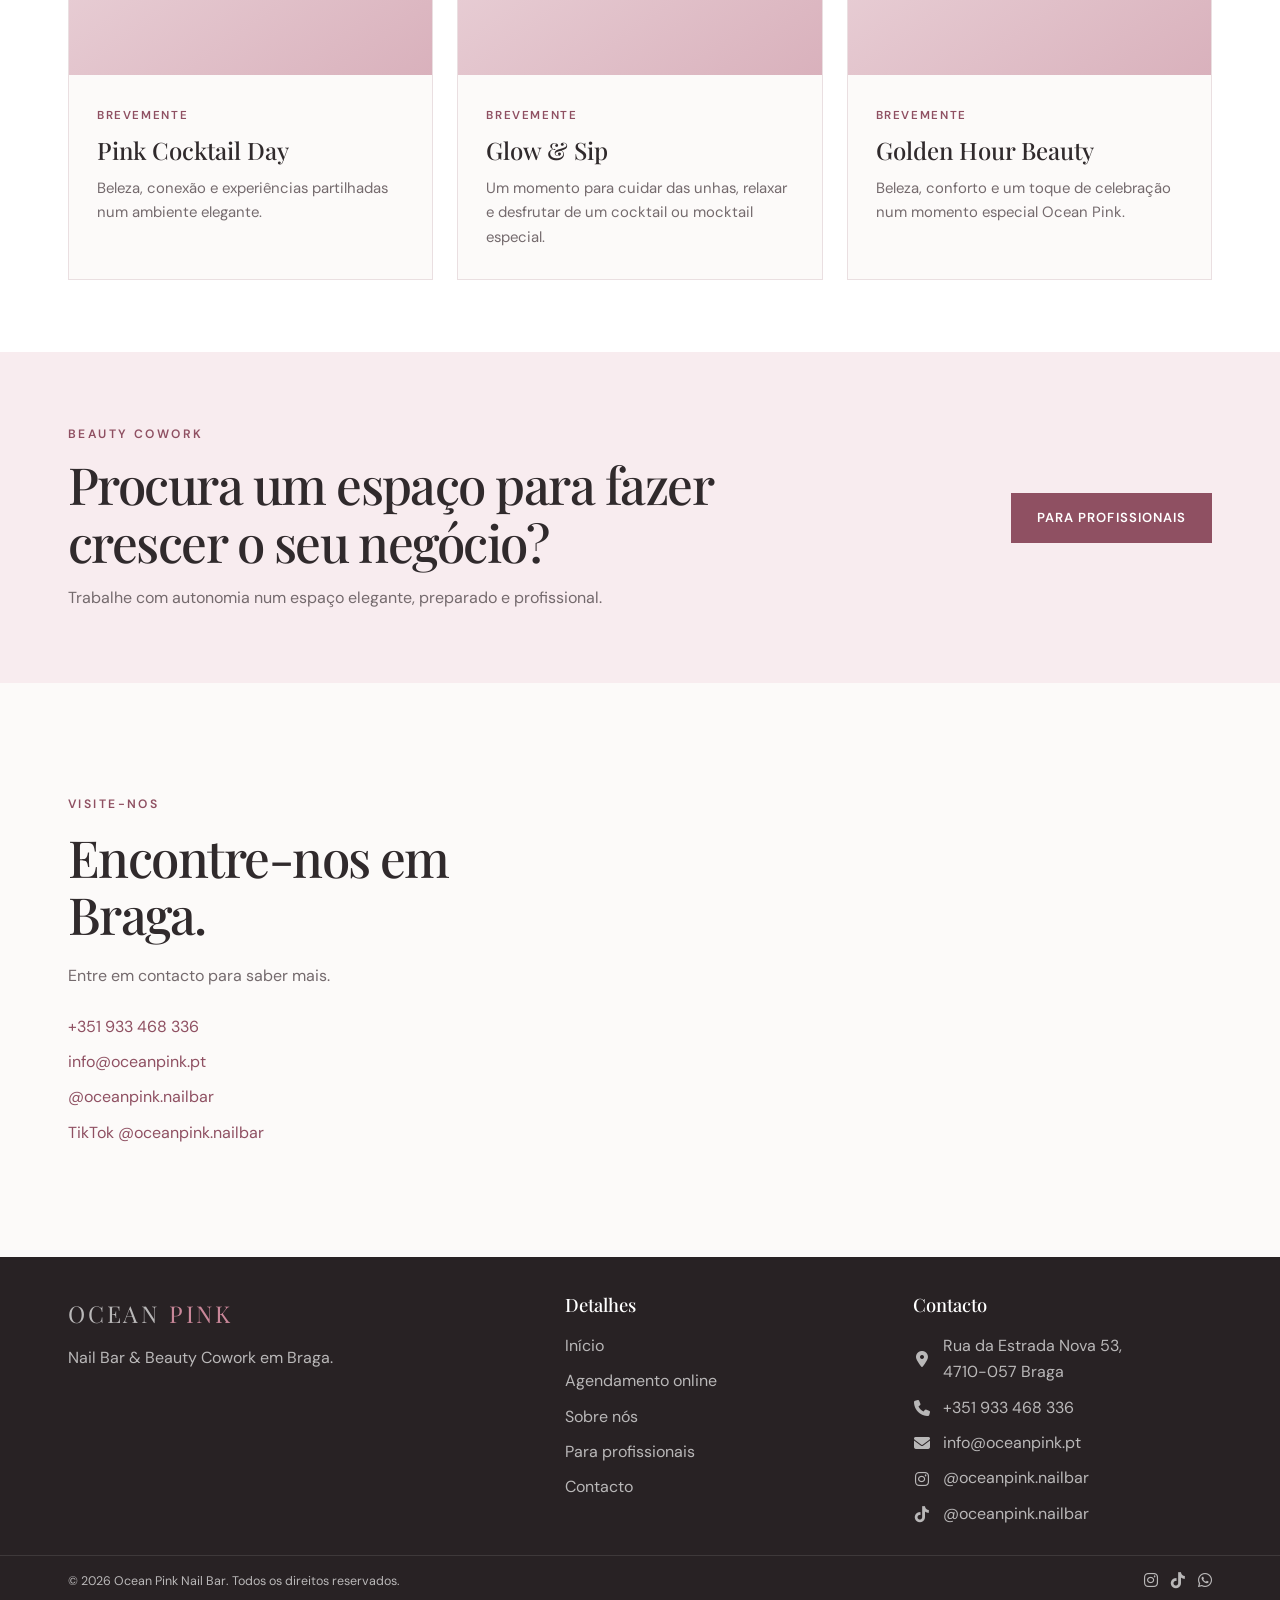
==== commit b39f0227: "Atualizar website e imagens" ====
--- a/index.html
+++ b/index.html
@@ -14,7 +14,7 @@
         content="Ocean Pink Nail Bar & Beauty Cowork em Braga. Um espaço elegante para clientes e profissionais independentes."
     >
 
-    <title>Ocean Pink | Nail Bar & Beauty Cowork</title>
+    <title>Ocean Pink | Nail Bar & Beauty Cowork em Braga</title>
 
     <!-- CSS principal -->
     <link rel="stylesheet" href="styles.css">
@@ -41,6 +41,7 @@
             <a href="index.html" class="logo">
                 OCEAN <span>PINK</span>
             </a>
+
 
             <button
                 class="menu-button"
@@ -54,17 +55,26 @@
                 <span></span>
             </button>
 
+
             <nav
                 id="main-navigation"
                 class="navigation"
             >
-                <a href="index.html" class="active">
+
+                <a
+                    href="index.html"
+                    class="active"
+                >
                     Início
                 </a>
 
-                <a href="#" class="button button-small header-button booking-link">
-                  Agendamento online
-                 </a>
+                <!-- Temporário: agendamento ainda indisponível -->
+                <a
+                    href="#"
+                    class="booking-link"
+                >
+                    Agendamento online
+                </a>
 
                 <a href="sobre.html">
                     Sobre nós
@@ -77,7 +87,9 @@
                 <a href="contacto.html">
                     Contacto
                 </a>
+
             </nav>
+
 
             <a
                 href="https://wa.me/351933468336"
@@ -119,13 +131,14 @@
                     e profissionais independentes da área de nails.
                 </p>
 
+
                 <div class="hero-actions">
-                  
+
                     <a
                         href="sobre.html"
                         class="button button-outline"
                     >
-                        Conhecer a Ocean Pink
+                        Conhecer o Ocean Pink
                     </a>
 
                     <a
@@ -248,7 +261,7 @@
 
 
         <!-- ========================================
-             GALERIA DO ESPAÇO
+             GALERIA
         ========================================= -->
 
         <section class="home-gallery">
@@ -272,8 +285,6 @@
 
             <div class="gallery-slider">
 
-
-                <!-- Seta esquerda -->
 
                 <button
                     class="gallery-arrow gallery-arrow-left"
@@ -284,8 +295,6 @@
                 </button>
 
 
-                <!-- Fotografias -->
-
                 <div class="gallery-track-container">
 
                     <div class="gallery-track">
@@ -350,13 +359,20 @@
 
                         </div>
 
+                        <div class="gallery-slide">
+
+                            <img
+                                src="images/espaco-7.jpg"
+                                alt="Zona de pedicure do Ocean Pink"
+                            >
+
+                        </div>
+
 
                     </div>
 
                 </div>
 
-
-                <!-- Seta direita -->
 
                 <button
                     class="gallery-arrow gallery-arrow-right"
@@ -370,51 +386,61 @@
             </div>
 
 
-            <!-- Indicadores -->
-
             <div class="gallery-dots"></div>
 
 
         </section>
- <!-- ========================================
-     MARCAÇÕES
-======================================== -->
-
-<section class="booking-section section">
-
-    <div class="container booking-editorial">
-
-        <div class="booking-image">
-            <img
-                src="images/marcacoes.jpg"
-                alt="Experiência Ocean Pink"
-            >
-        </div>
-
-        <div class="booking-content">
-
-            <p class="eyebrow">
-                Agendamento online
-            </p>
-
-        <h2>
-            Reserve o seu momento.
-        </h2>
-
-        <p>
-    Escolha o serviço e a profissional da sua preferência
-    e encontre o horário ideal para si.
-        </p>
-
-      <a href="#" class="button booking-link">
-         Agendar agora
-      </a>
-
-        </div>
-
-    </div>
-
-</section>
+
+
+        <!-- ========================================
+             AGENDAMENTO ONLINE
+        ========================================= -->
+
+        <section class="booking-section section">
+
+            <div class="container booking-editorial">
+
+
+                <div class="booking-image">
+
+                    <img
+                        src="images/marcacoes.jpg"
+                        alt="Experiência Ocean Pink"
+                    >
+
+                </div>
+
+
+                <div class="booking-content">
+
+                    <p class="eyebrow">
+                        Agendamento online
+                    </p>
+
+                    <h2>
+                        Reserve o seu momento.
+                    </h2>
+
+                    <p>
+                        Escolha o serviço e a profissional da sua preferência
+                        e encontre o horário ideal para si.
+                    </p>
+
+                    <!-- Temporário: agendamento ainda indisponível -->
+                    <a
+                        href="#"
+                        class="button booking-link"
+                    >
+                        Agendar agora
+                    </a>
+
+                </div>
+
+
+            </div>
+
+        </section>
+
 
         <!-- ========================================
              PINK COCKTAIL DAYS
@@ -468,32 +494,6 @@
 
                     <article class="event-card">
 
-                     <div class="event-image">
-                         <span>Imagem do evento</span>
-                     </div>
-
-                          <div class="event-content">
-
-                              <span class="event-date">
-                                  Brevemente
-                               </span>
-
-                            <h3>
-                               Pink Cocktail Day
-                            </h3>
-
-                    <p>
-                      Beleza, conexão e experiências partilhadas
-                      num ambiente elegante.
-                     </p>
-
-                    </div>
-
-                      </article>
-
-
-                    <article class="event-card">
-
                         <div class="event-image">
                             <span>
                                 Imagem do evento
@@ -502,9 +502,38 @@
 
                         <div class="event-content">
 
-                          <span class="event-date">
-                              Brevemente
-                         </span>
+                            <span class="event-date">
+                                Brevemente
+                            </span>
+
+                            <h3>
+                                Pink Cocktail Day
+                            </h3>
+
+                            <p>
+                                Beleza, conexão e experiências partilhadas
+                                num ambiente elegante.
+                            </p>
+
+                        </div>
+
+                    </article>
+
+
+                    <article class="event-card">
+
+                        <div class="event-image">
+                            <span>
+                                Imagem do evento
+                            </span>
+                        </div>
+
+                        <div class="event-content">
+
+                            <span class="event-date">
+                                Brevemente
+                            </span>
+
                             <h3>
                                 Glow & Sip
                             </h3>
@@ -527,15 +556,12 @@
                                 Imagem do evento
                             </span>
                         </div>
-                        
-                         
 
                         <div class="event-content">
 
-                         <span class="event-date">
-
-                               Brevemente
-                          </span>
+                            <span class="event-date">
+                                Brevemente
+                            </span>
 
                             <h3>
                                 Golden Hour Beauty
@@ -607,8 +633,6 @@
             <div class="container two-columns">
 
 
-                <!-- Contactos -->
-
                 <div class="content-block">
 
                     <p class="eyebrow">
@@ -620,7 +644,7 @@
                     </h2>
 
                     <p>
-                        Visite-nos ou entre em contacto para saber mais.
+                        Entre em contacto para saber mais.
                     </p>
 
 
@@ -660,8 +684,6 @@
                 </div>
 
 
-                <!-- Google Maps -->
-
                 <div class="map-embed">
 
                     <iframe
@@ -693,8 +715,6 @@
         <div class="container footer-content">
 
 
-            <!-- Marca -->
-
             <div class="footer-about">
 
                 <a
@@ -711,8 +731,6 @@
             </div>
 
 
-            <!-- Navegação -->
-
             <div class="footer-links">
 
                 <h3>
@@ -723,6 +741,13 @@
                     Início
                 </a>
 
+                <a
+                    href="#"
+                    class="booking-link"
+                >
+                    Agendamento online
+                </a>
+
                 <a href="sobre.html">
                     Sobre nós
                 </a>
@@ -737,8 +762,6 @@
 
             </div>
 
-
-            <!-- Contactos -->
 
             <div class="footer-contact">
 
@@ -820,8 +843,6 @@
 
         </div>
 
-
-        <!-- Rodapé inferior -->
 
         <div class="footer-bottom">
 
--- a/styles.css
+++ b/styles.css
@@ -1500,35 +1500,72 @@
 @media (max-width: 760px) {
 
     :root {
-        --header-height: 72px;
+        --header-height: 64px;
+        --section-space-mobile: 34px;
+    }
+
+    body {
+        font-size: 15px;
+        line-height: 1.55;
     }
 
     .container {
-        padding-left: 20px;
-        padding-right: 20px;
+        padding-left: 16px;
+        padding-right: 16px;
     }
 
     .section {
         padding: var(--section-space-mobile) 0;
     }
 
+    h1 {
+        font-size: 2.7rem;
+    }
+
+    h2 {
+        font-size: 2rem;
+    }
+
+    h3 {
+        font-size: 1.25rem;
+    }
+
+    .eyebrow {
+        font-size: 0.68rem;
+        margin-bottom: 8px;
+    }
+
     .section-heading {
-        margin-bottom: 28px;
+        margin-bottom: 22px;
+    }
+
+
+    /* =========================
+       HEADER
+    ========================= */
+
+    .logo {
+        font-size: 1.25rem;
     }
 
     .menu-button {
         display: flex;
+        padding: 6px;
         z-index: 1002;
+    }
+
+    .menu-button span {
+        width: 24px;
     }
 
     .navigation {
         align-items: flex-start;
         background: var(--off-white);
         flex-direction: column;
-        gap: 22px;
+        gap: 20px;
         inset: var(--header-height) 0 0 0;
         opacity: 0;
-        padding: 35px 24px;
+        padding: 30px 20px;
         pointer-events: none;
         position: fixed;
         transform: translateY(-10px);
@@ -1545,7 +1582,7 @@
 
     .navigation a {
         font-family: var(--font-heading);
-        font-size: 1.65rem;
+        font-size: 1.45rem;
     }
 
     .menu-button.active span:nth-child(1) {
@@ -1561,117 +1598,240 @@
     }
 
 
-    /* Home */
+    /* =========================
+       HERO HOME
+    ========================= */
 
     .hero {
-        min-height: 650px;
-        padding-bottom: 45px;
-        padding-top: calc(var(--header-height) + 45px);
+        min-height: 540px;
+        padding-bottom: 34px;
+        padding-top: calc(var(--header-height) + 34px);
     }
 
     .hero h1 {
-        font-size: clamp(2.8rem, 14vw, 4.5rem);
+        font-size: clamp(2.65rem, 11.5vw, 3.6rem);
+        line-height: 1.03;
+        max-width: 600px;
     }
 
     .hero-description {
-        font-size: 1rem;
-        margin-top: 16px;
+        font-size: 0.95rem;
+        line-height: 1.55;
+        margin-top: 14px;
     }
 
     .hero-actions {
-        margin-top: 22px;
-    }
-
-    .feature-grid,
-    .event-grid,
-    .two-columns {
+        gap: 9px;
+        margin-top: 20px;
+    }
+
+    .hero-actions .button {
+        min-height: 44px;
+        padding: 10px 17px;
+    }
+
+
+    /* =========================
+       CONCEITO
+    ========================= */
+
+    .feature-grid {
+        gap: 10px;
+        grid-template-columns: repeat(2, 1fr);
+    }
+
+    .feature-card {
+        min-height: 175px;
+        padding: 18px 15px;
+    }
+
+    .feature-number {
+        font-size: 0.68rem;
+        margin-bottom: 15px;
+    }
+
+    .feature-card h3 {
+        font-size: 1.15rem;
+        margin-bottom: 8px;
+    }
+
+    .feature-card p {
+        font-size: 0.82rem;
+        line-height: 1.45;
+    }
+
+
+    /* =========================
+       GALERIA
+    ========================= */
+
+    .home-gallery {
+        padding: 36px 0;
+    }
+
+    .gallery-heading {
+        margin-bottom: 20px;
+        padding: 0 16px;
+    }
+
+    .gallery-heading h2 {
+        font-size: 2rem;
+    }
+
+    .gallery-slide {
+        flex: 0 0 84%;
+        height: 300px;
+    }
+
+    .gallery-track {
+        gap: 10px;
+    }
+
+    .gallery-arrow {
+        height: 36px;
+        width: 36px;
+    }
+
+    .gallery-arrow-left {
+        left: 8px;
+    }
+
+    .gallery-arrow-right {
+        right: 8px;
+    }
+
+
+    /* =========================
+       AGENDAMENTO ONLINE
+    ========================= */
+
+    .booking-editorial {
         grid-template-columns: 1fr;
-    }
-
-    .feature-card {
         min-height: auto;
-        padding: 24px 22px;
-    }
-
-    .feature-number {
-        margin-bottom: 22px;
-    }
-
-    .home-gallery {
-        padding: 48px 0;
-    }
-
-    .gallery-heading {
-        margin-bottom: 24px;
-        padding: 0 20px;
-    }
-
-    .gallery-slide {
-        flex: 0 0 100%;
-        height: 360px;
-    }
-
-    .gallery-arrow {
-        height: 40px;
-        width: 40px;
-    }
-
-    .gallery-arrow-left {
-        left: 10px;
-    }
-
-    .gallery-arrow-right {
-        right: 10px;
+    }
+
+    .booking-image {
+        min-height: 220px;
+    }
+
+    .booking-content {
+        padding: 24px 0 0;
+    }
+
+    .booking-content h2 {
+        margin-bottom: 10px;
+    }
+
+    .booking-content > p:not(.eyebrow) {
+        margin-bottom: 18px;
+    }
+
+
+    /* =========================
+       EVENTOS
+    ========================= */
+
+    .event-grid {
+        display: grid;
+        gap: 12px;
+        grid-template-columns: 1fr;
+    }
+
+    .event-card {
+        display: grid;
+        grid-template-columns: 38% 62%;
+        min-height: 150px;
     }
 
     .event-image {
-        min-height: 220px;
+        height: 100%;
+        min-height: 150px;
+    }
+
+    .event-image span {
+        font-size: 0.55rem;
+        letter-spacing: 0.08em;
+        padding: 8px;
+        text-align: center;
     }
 
     .event-content {
-        padding: 22px;
-    }
+        display: flex;
+        flex-direction: column;
+        justify-content: center;
+        padding: 16px;
+    }
+
+    .event-date {
+        font-size: 0.62rem;
+        margin-bottom: 6px;
+    }
+
+    .event-content h3 {
+        font-size: 1.25rem;
+        margin-bottom: 7px;
+    }
+
+    .event-content p {
+        font-size: 0.79rem;
+        line-height: 1.4;
+    }
+
+
+    /* =========================
+       CTA
+    ========================= */
 
     .professional-cta-content,
     .page-cta-content {
         align-items: flex-start;
         flex-direction: column;
-        gap: 24px;
+        gap: 18px;
+    }
+
+
+    /* =========================
+       CONTACTO HOME
+    ========================= */
+
+    .two-columns {
+        gap: 26px;
+        grid-template-columns: 1fr;
+    }
+
+    .contact-list {
+        gap: 6px;
+        margin-top: 17px;
     }
 
     .map-embed {
-        height: 320px;
-    }
-
-    .booking-editorial {
-        grid-template-columns: 1fr;
-        min-height: auto;
-    }
-
-    .booking-image {
-        min-height: 260px;
-    }
-
-    .booking-content {
-        padding: 30px 0 0;
-    }
-
-
-    /* Páginas internas */
+        height: 250px;
+    }
+
+
+    /* =========================
+       HERO PÁGINAS INTERNAS
+    ========================= */
 
     .page-hero {
-        min-height: 410px;
-        padding-bottom: 45px;
-        padding-top: calc(var(--header-height) + 45px);
+        min-height: 330px;
+        padding-bottom: 34px;
+        padding-top: calc(var(--header-height) + 34px);
+    }
+
+    .page-hero-content h1 {
+        font-size: 2.7rem;
     }
 
     .page-hero-content > p:last-child {
-        font-size: 1rem;
-        margin-top: 14px;
-    }
-
-
-    /* Sobre */
+        font-size: 0.92rem;
+        margin-top: 11px;
+    }
+
+
+    /* =========================
+       SOBRE
+    ========================= */
 
     .story-layout,
     .founder-layout,
@@ -1679,12 +1839,18 @@
     .faq-layout,
     .application-layout,
     .contact-message-layout {
+        gap: 26px;
         grid-template-columns: 1fr;
     }
 
     .story-heading,
     .faq-heading {
         position: static;
+    }
+
+    .story-text p {
+        font-size: 0.94rem;
+        margin-bottom: 12px;
     }
 
     .founder-layout-reverse .founder-image,
@@ -1696,119 +1862,225 @@
     .founder-image img,
     .profile-image,
     .profile-image img {
-        min-height: 360px;
-    }
+        min-height: 300px;
+    }
+
+    .founder-content h2 {
+        font-size: 2rem;
+        margin-bottom: 15px;
+    }
+
+    .founder-content p {
+        font-size: 0.9rem;
+        margin-bottom: 10px;
+    }
+
+
+    /* Valores */
 
     .values-grid {
-        grid-template-columns: 1fr;
+        gap: 10px;
+        grid-template-columns: repeat(2, 1fr);
     }
 
     .value-card {
-        min-height: auto;
-    }
-
-
-    /* Profissionais */
+        min-height: 165px;
+        padding: 17px 14px;
+    }
+
+    .value-card span {
+        margin-bottom: 15px;
+    }
+
+    .value-card h3 {
+        font-size: 1.15rem;
+        margin-bottom: 7px;
+    }
+
+    .value-card p {
+        font-size: 0.8rem;
+        line-height: 1.4;
+    }
+
+
+    /* =========================
+       PROFISSIONAIS
+    ========================= */
+
+    .benefits-grid,
+    .process-grid {
+        gap: 10px;
+        grid-template-columns: repeat(2, 1fr);
+    }
 
     .benefit-card {
-        min-height: auto;
+        min-height: 175px;
+        padding: 17px 14px;
+    }
+
+    .benefit-card > span {
+        margin-bottom: 15px;
+    }
+
+    .benefit-card h3,
+    .process-card h3 {
+        font-size: 1.1rem;
+    }
+
+    .benefit-card p,
+    .process-card p {
+        font-size: 0.8rem;
+        line-height: 1.4;
+    }
+
+    .process-card {
+        padding: 16px 8px 10px 0;
+    }
+
+    .process-card > span {
+        margin-bottom: 13px;
     }
 
     .profile-list li {
-        padding-bottom: 9px;
-        padding-top: 9px;
-    }
+        font-size: 0.9rem;
+        padding-bottom: 8px;
+        padding-top: 8px;
+    }
+
+
+    /* FAQ */
 
     .faq-item summary {
-        font-size: 1.12rem;
-        padding: 18px 38px 18px 0;
+        font-size: 1.05rem;
+        padding: 15px 34px 15px 0;
     }
 
     .faq-item summary::after {
-        top: 15px;
+        top: 12px;
     }
 
     .faq-item p {
-        padding: 0 38px 18px 0;
+        font-size: 0.88rem;
+        padding: 0 34px 15px 0;
     }
 
     .application-box {
-        padding: 28px 22px;
-    }
-
-
-    /* Contacto */
+        padding: 22px 18px;
+    }
+
+
+    /* =========================
+       CONTACTO
+    ========================= */
+
+    .contact-heading {
+        margin-bottom: 24px;
+    }
 
     .contact-cards-grid {
-        grid-template-columns: 1fr;
+        gap: 10px;
+        grid-template-columns: repeat(2, 1fr);
     }
 
     .contact-card {
-        min-height: auto;
+        min-height: 195px;
+        padding: 17px 14px;
+    }
+
+    .contact-card-icon {
+        font-size: 0.9rem;
+        height: 36px;
+        margin-bottom: 14px;
+        width: 36px;
+    }
+
+    .contact-card-label {
+        font-size: 0.6rem;
+        margin-bottom: 5px;
+    }
+
+    .contact-card h3 {
+        font-size: 1.1rem;
+        margin-bottom: 7px;
+    }
+
+    .contact-card > p:not(.contact-card-label) {
+        font-size: 0.78rem;
+        line-height: 1.4;
+        margin-bottom: 12px;
+    }
+
+    .contact-card-link {
+        font-size: 0.76rem;
     }
 
     .contact-message-box {
-        padding: 28px 22px;
-    }
-
-
-    /* Rodapé */
+        padding: 22px 18px;
+    }
+
+
+    /* =========================
+       FOOTER
+    ========================= */
 
     .footer {
-        padding-top: 34px;
+        padding-top: 28px;
     }
 
     .footer-content {
-        gap: 28px;
-        grid-template-columns: 1fr;
-        padding-bottom: 26px;
+        gap: 22px;
+        grid-template-columns: 1fr 1fr;
+        padding-bottom: 20px;
+    }
+
+    .footer-about {
+        grid-column: 1 / -1;
+    }
+
+    .footer-about p {
+        font-size: 0.82rem;
     }
 
     .footer-links,
     .footer-contact {
-        gap: 7px;
+        gap: 6px;
+    }
+
+    .footer-links a,
+    .footer-contact a {
+        font-size: 0.82rem;
     }
 
     .footer-bottom-content {
-        align-items: flex-start;
-        flex-direction: column;
-        gap: 9px;
+        align-items: center;
+        flex-direction: row;
+        gap: 10px;
     }
 
     .footer-bottom {
-        padding: 10px 0;
+        padding: 9px 0;
     }
 }
 
 
 @media (max-width: 520px) {
 
-    .benefits-grid,
-    .process-grid {
-        grid-template-columns: 1fr;
-    }
-
-    .hero-actions {
-        align-items: stretch;
-        flex-direction: column;
-    }
-
-    .hero-actions .button {
-        width: 100%;
+    .hero h1 {
+        font-size: 2.65rem;
     }
 
     .family-statement blockquote {
-        font-size: 1.85rem;
+        font-size: 1.65rem;
     }
 
     .gallery-slide {
-        height: 330px;
+        height: 285px;
     }
 
     .founder-image,
     .founder-image img,
     .profile-image,
     .profile-image img {
-        min-height: 320px;
-    }
-}+        min-height: 280px;
+    }
+}
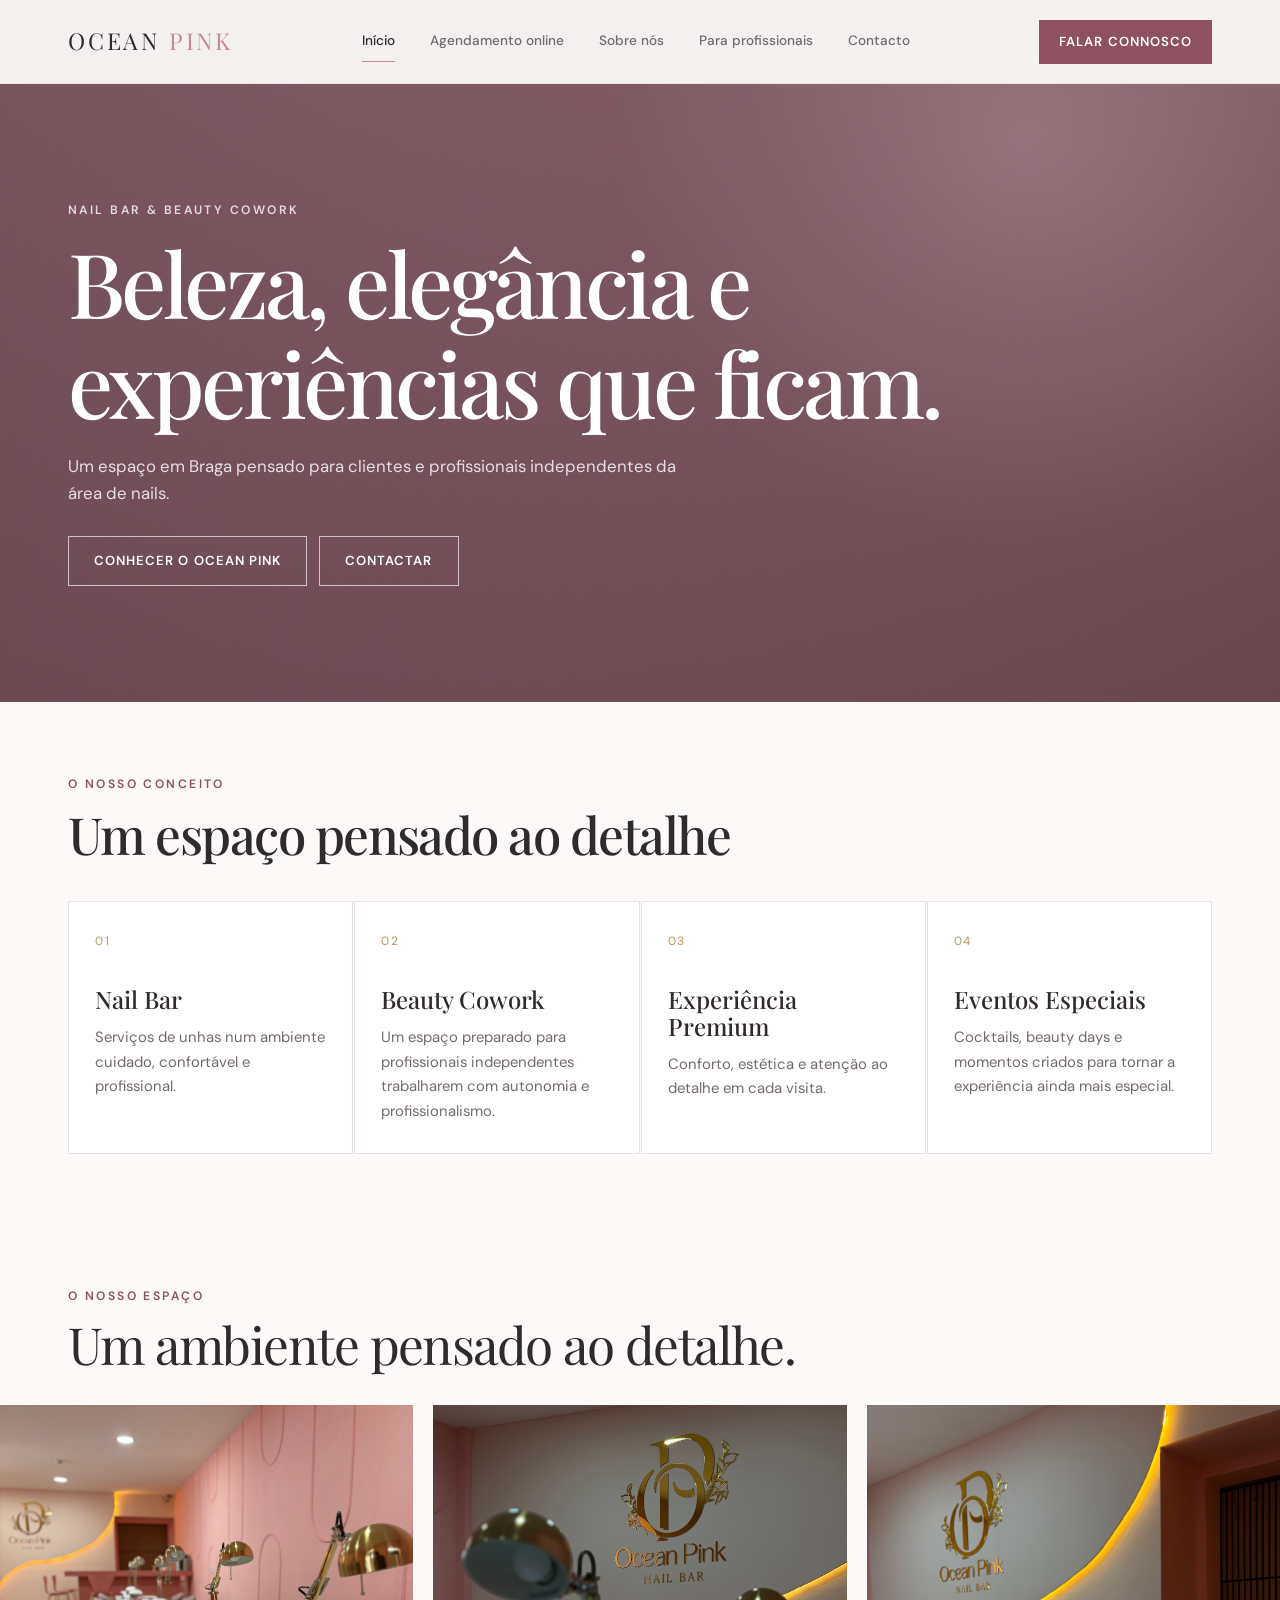
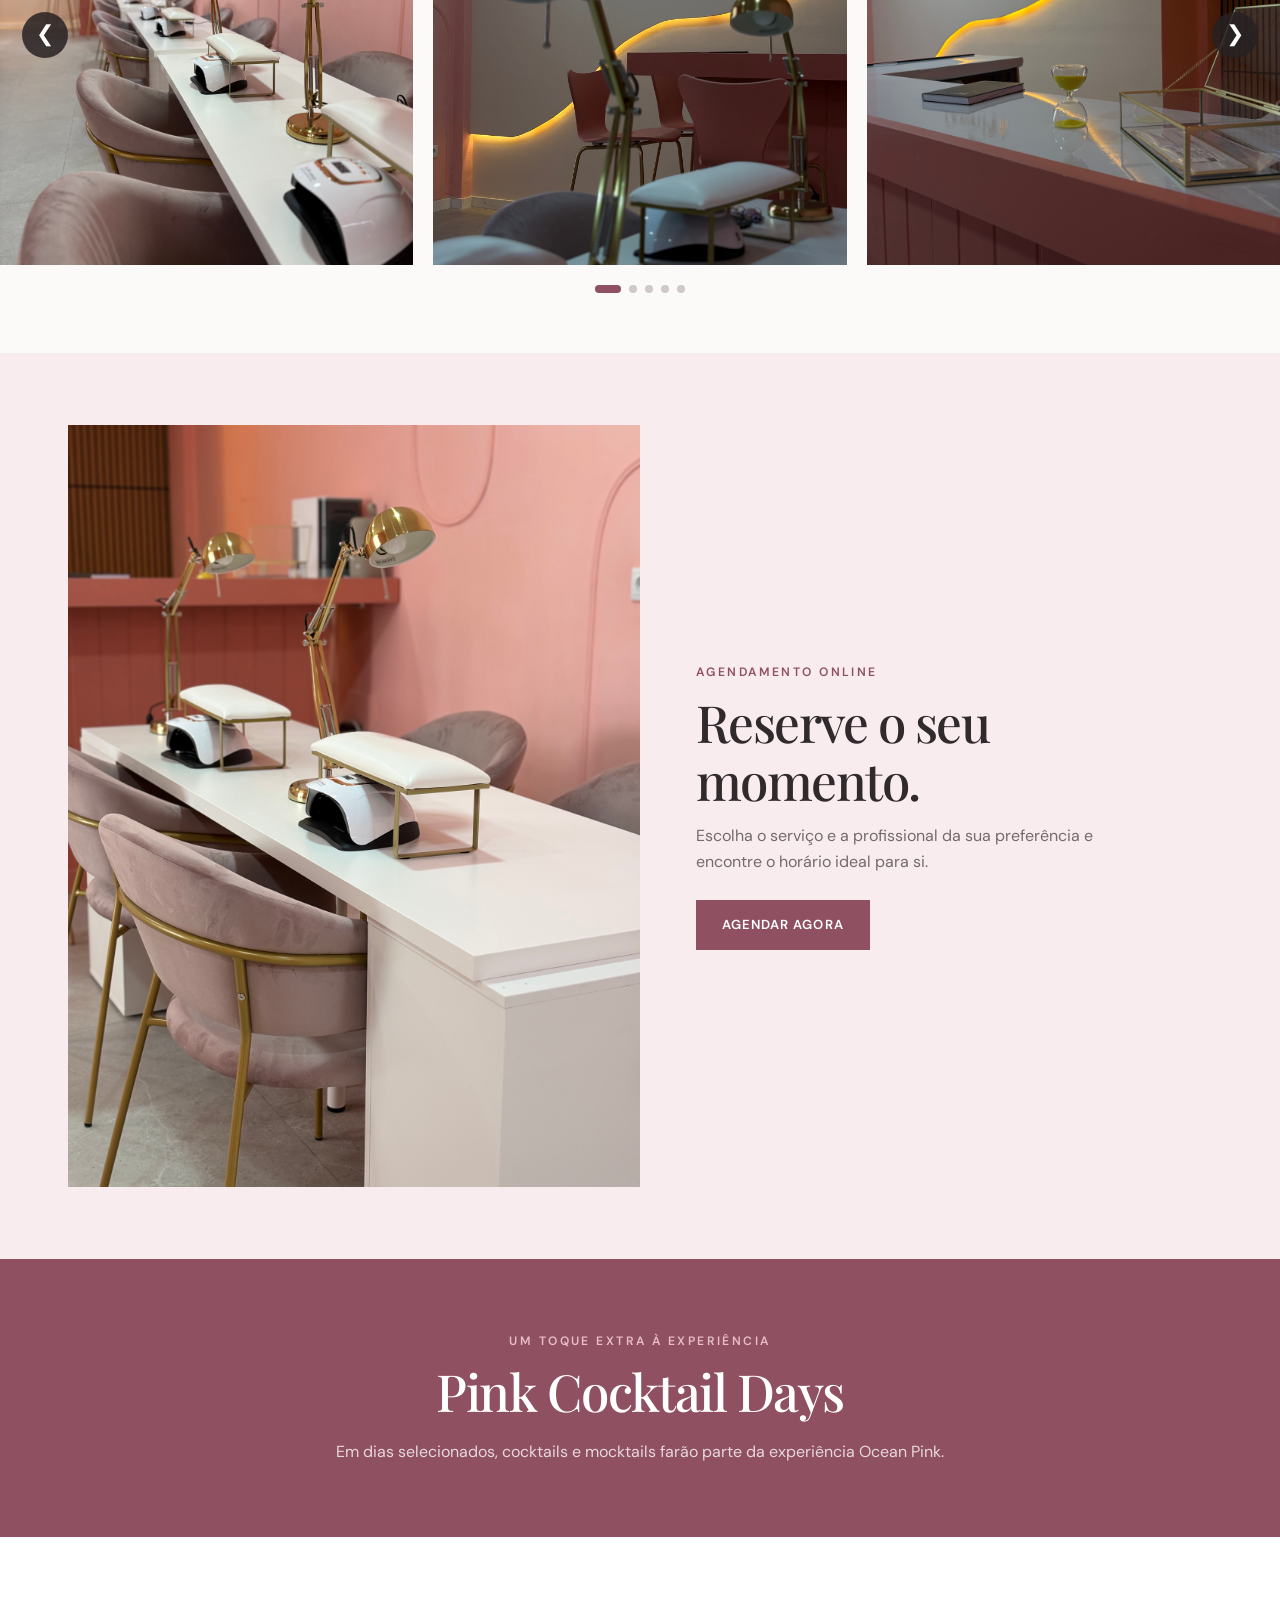
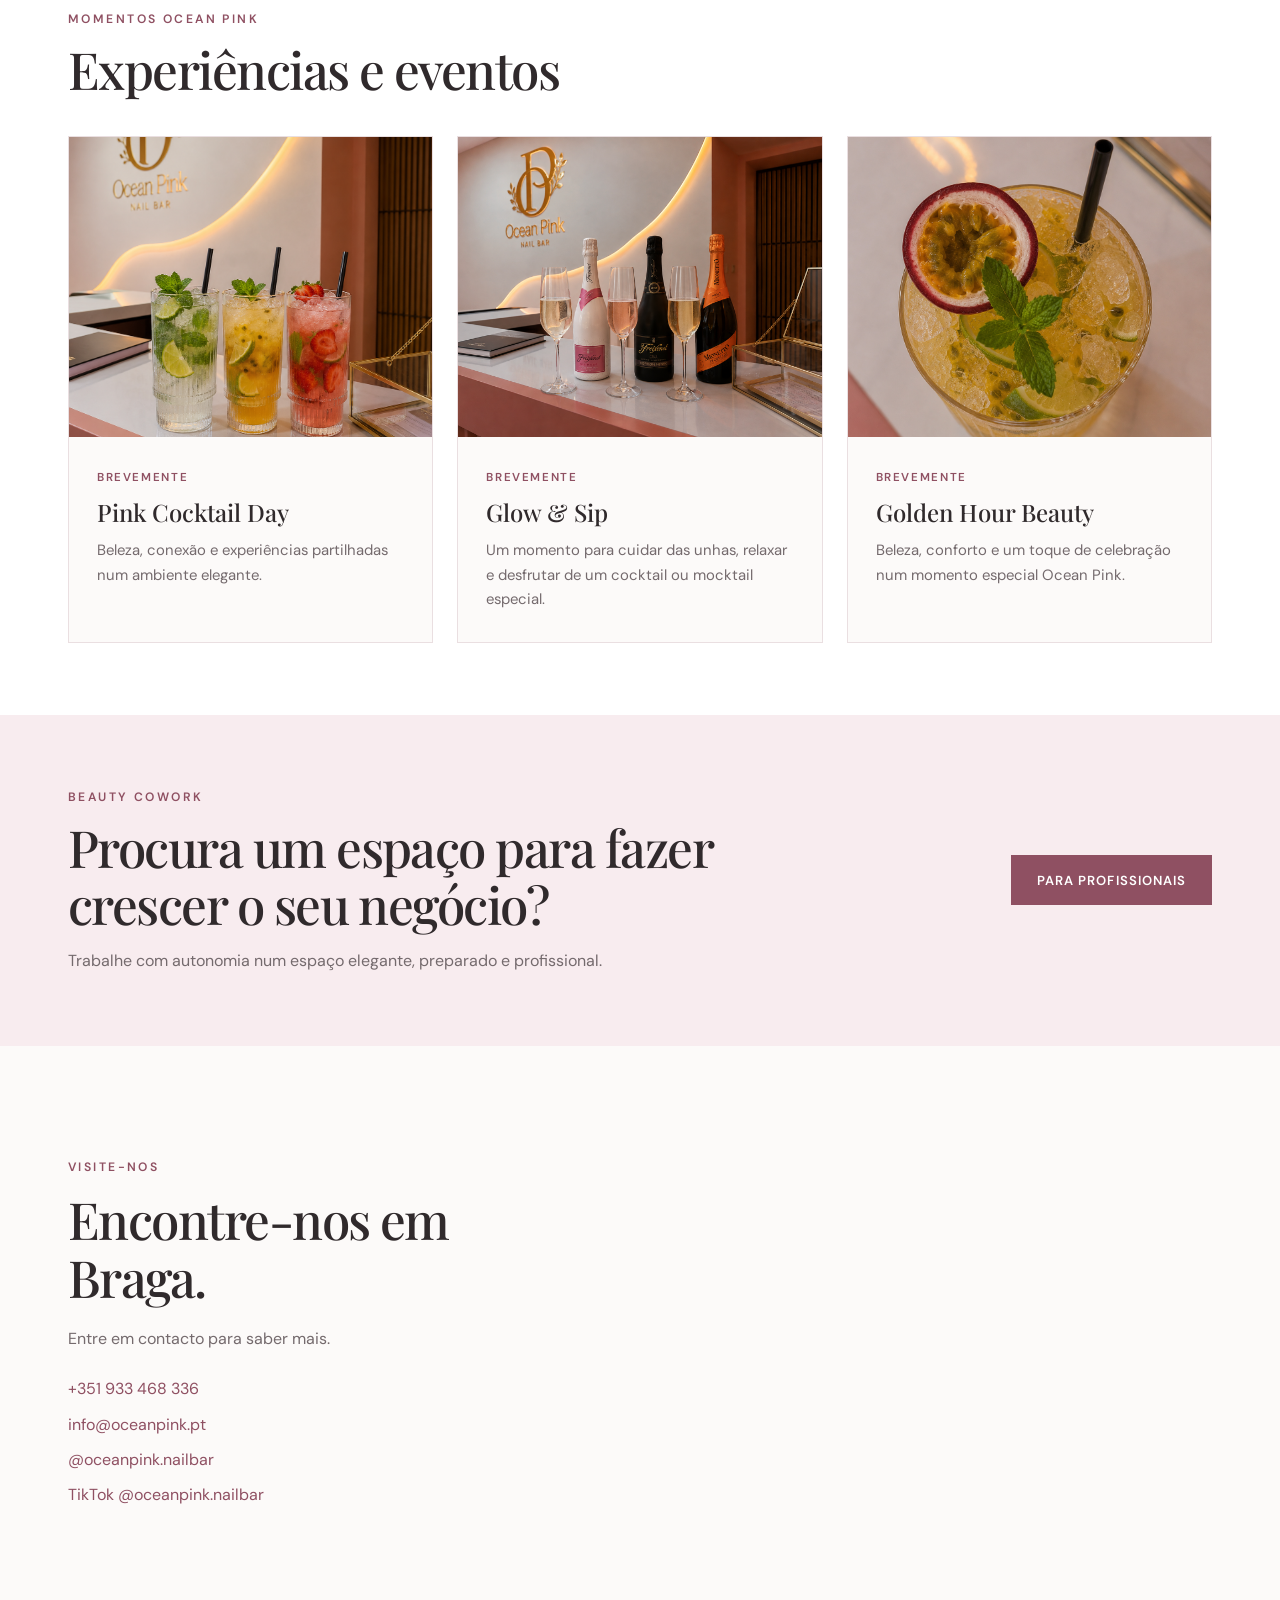
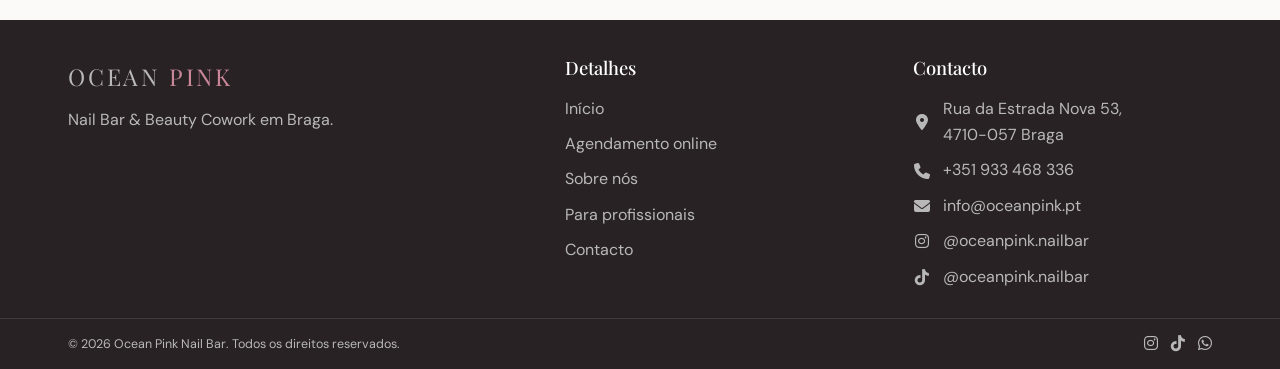
==== commit f7aca0a8: "Adicionar imagens dos eventos e atualizar website" ====
--- a/index.html
+++ b/index.html
@@ -495,9 +495,10 @@
                     <article class="event-card">
 
                         <div class="event-image">
-                            <span>
-                                Imagem do evento
-                            </span>
+                        <img
+                           src="images/PinkCocktailDay.jpg"
+                           alt="Pink Cocktail Day"
+                        >
                         </div>
 
                         <div class="event-content">
@@ -523,9 +524,10 @@
                     <article class="event-card">
 
                         <div class="event-image">
-                            <span>
-                                Imagem do evento
-                            </span>
+                           <img
+                           src="images/Glow&Sip.jpg"
+                           alt="Glow & Sip"
+                        >
                         </div>
 
                         <div class="event-content">
@@ -552,9 +554,10 @@
                     <article class="event-card">
 
                         <div class="event-image">
-                            <span>
-                                Imagem do evento
-                            </span>
+                              <img
+                           src="images/GoldenHourBeauty.jpg"
+                           alt="Golden Hour Beauty"
+                        >
                         </div>
 
                         <div class="event-content">
--- a/styles.css
+++ b/styles.css
@@ -624,7 +624,15 @@
     background: linear-gradient(145deg, #efdce1, #d9b1bc);
     display: flex;
     justify-content: center;
-    min-height: 280px;
+    height: 300px;
+    overflow: hidden;
+}
+
+.event-image img {
+    width: 100%;
+    height: 100%;
+    object-fit: cover;
+    display: block;
 }
 
 .event-image span {
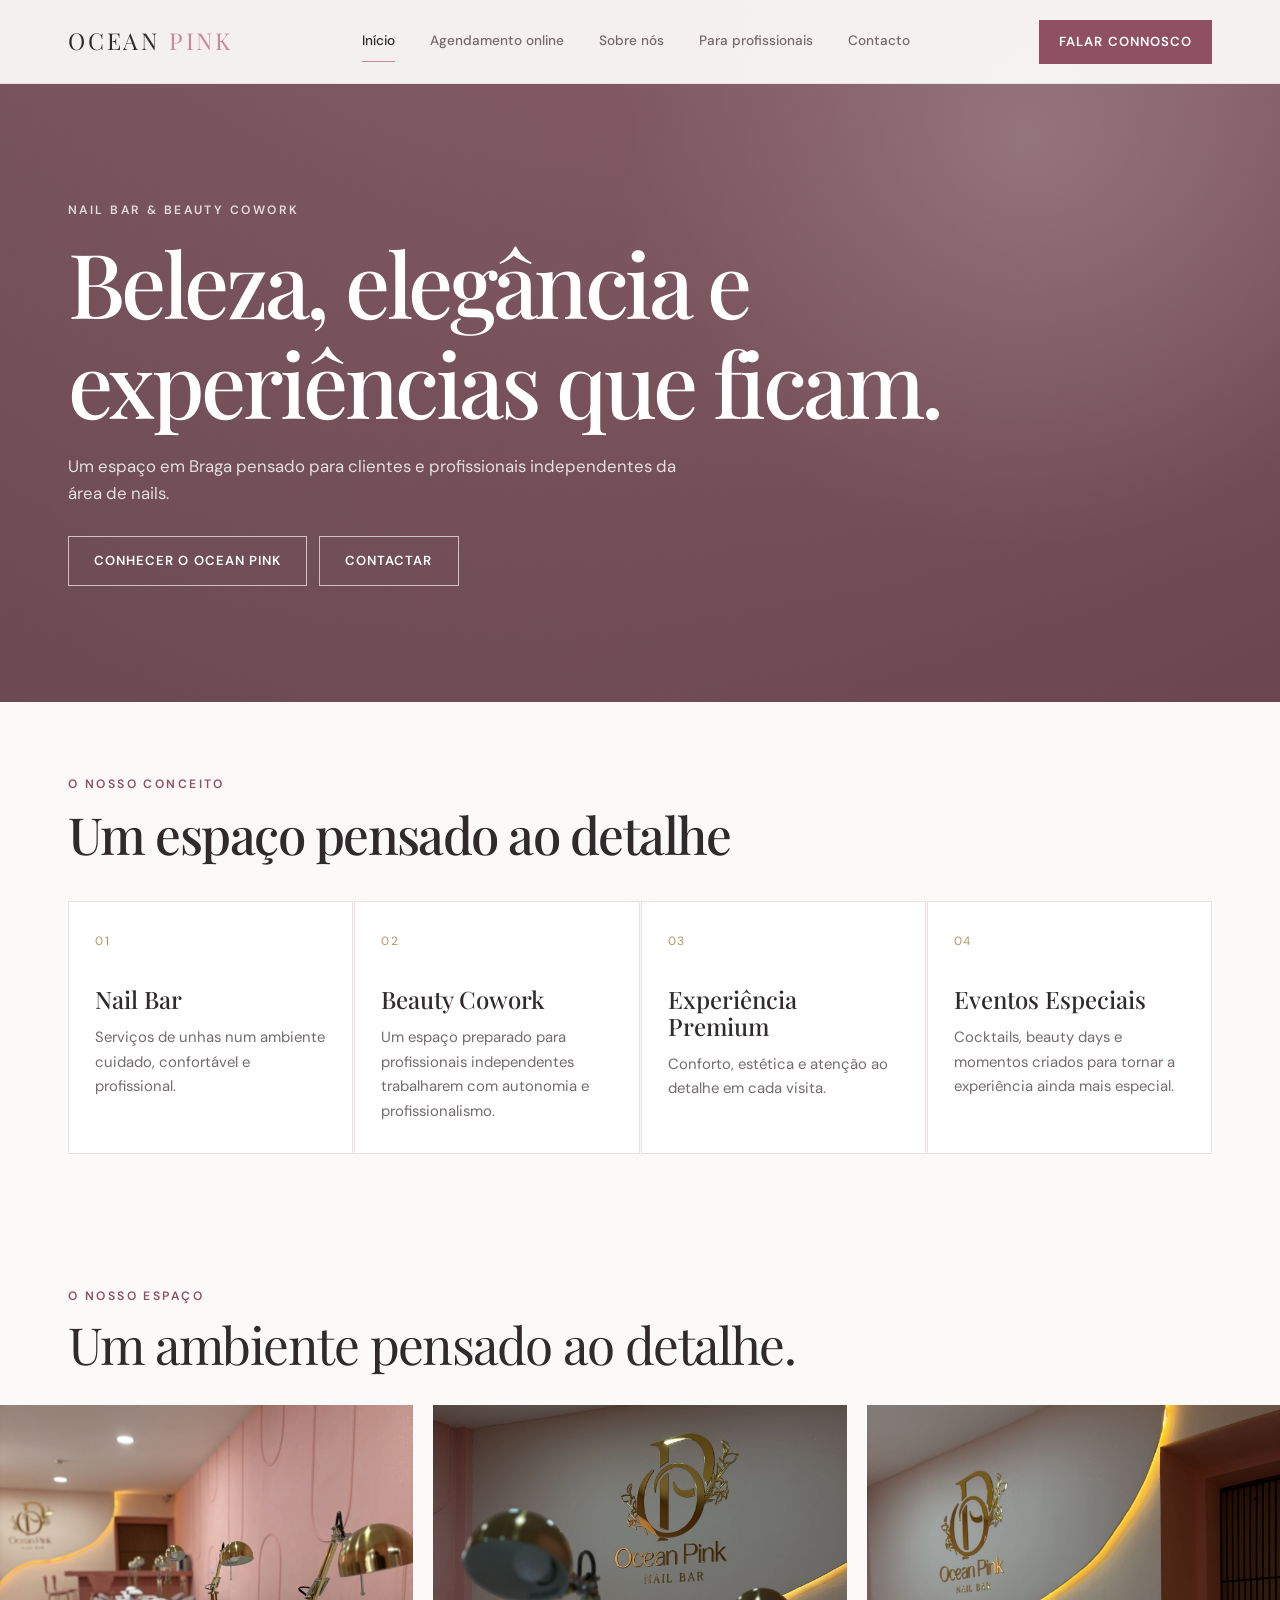
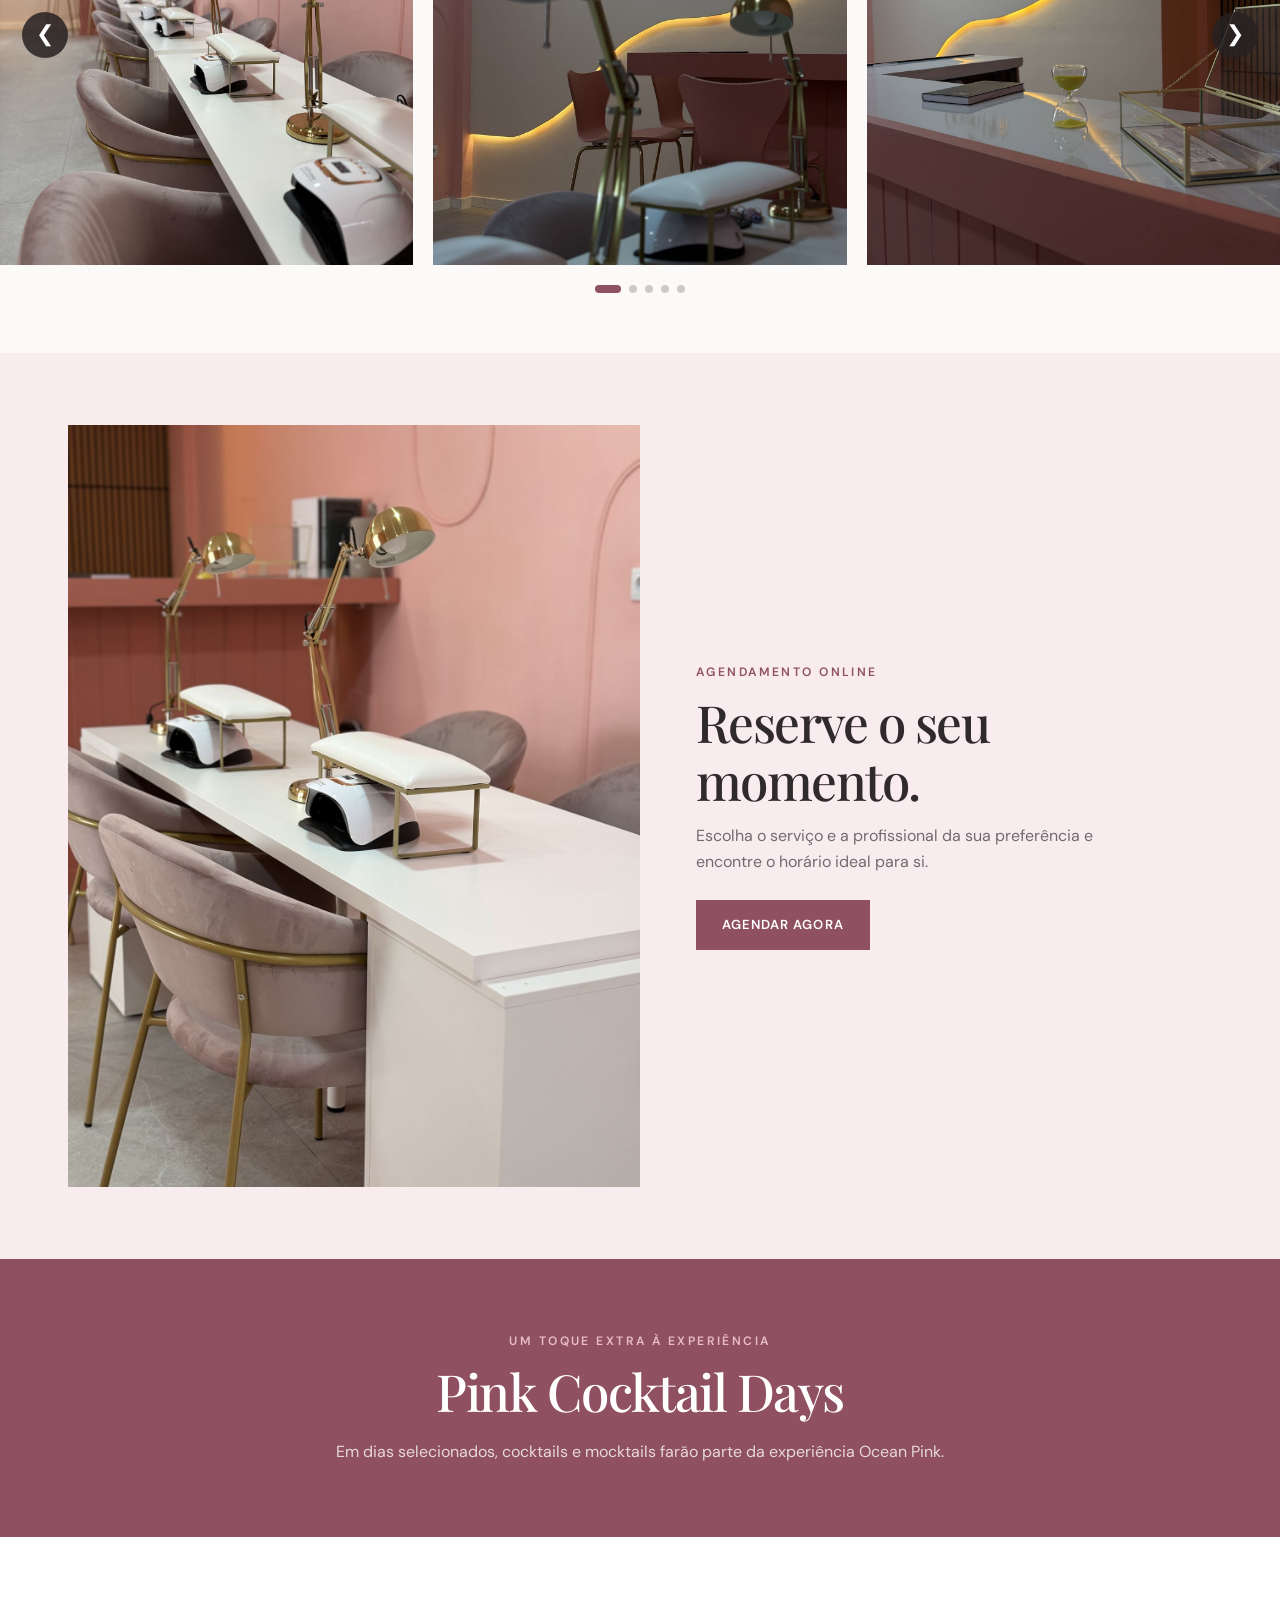
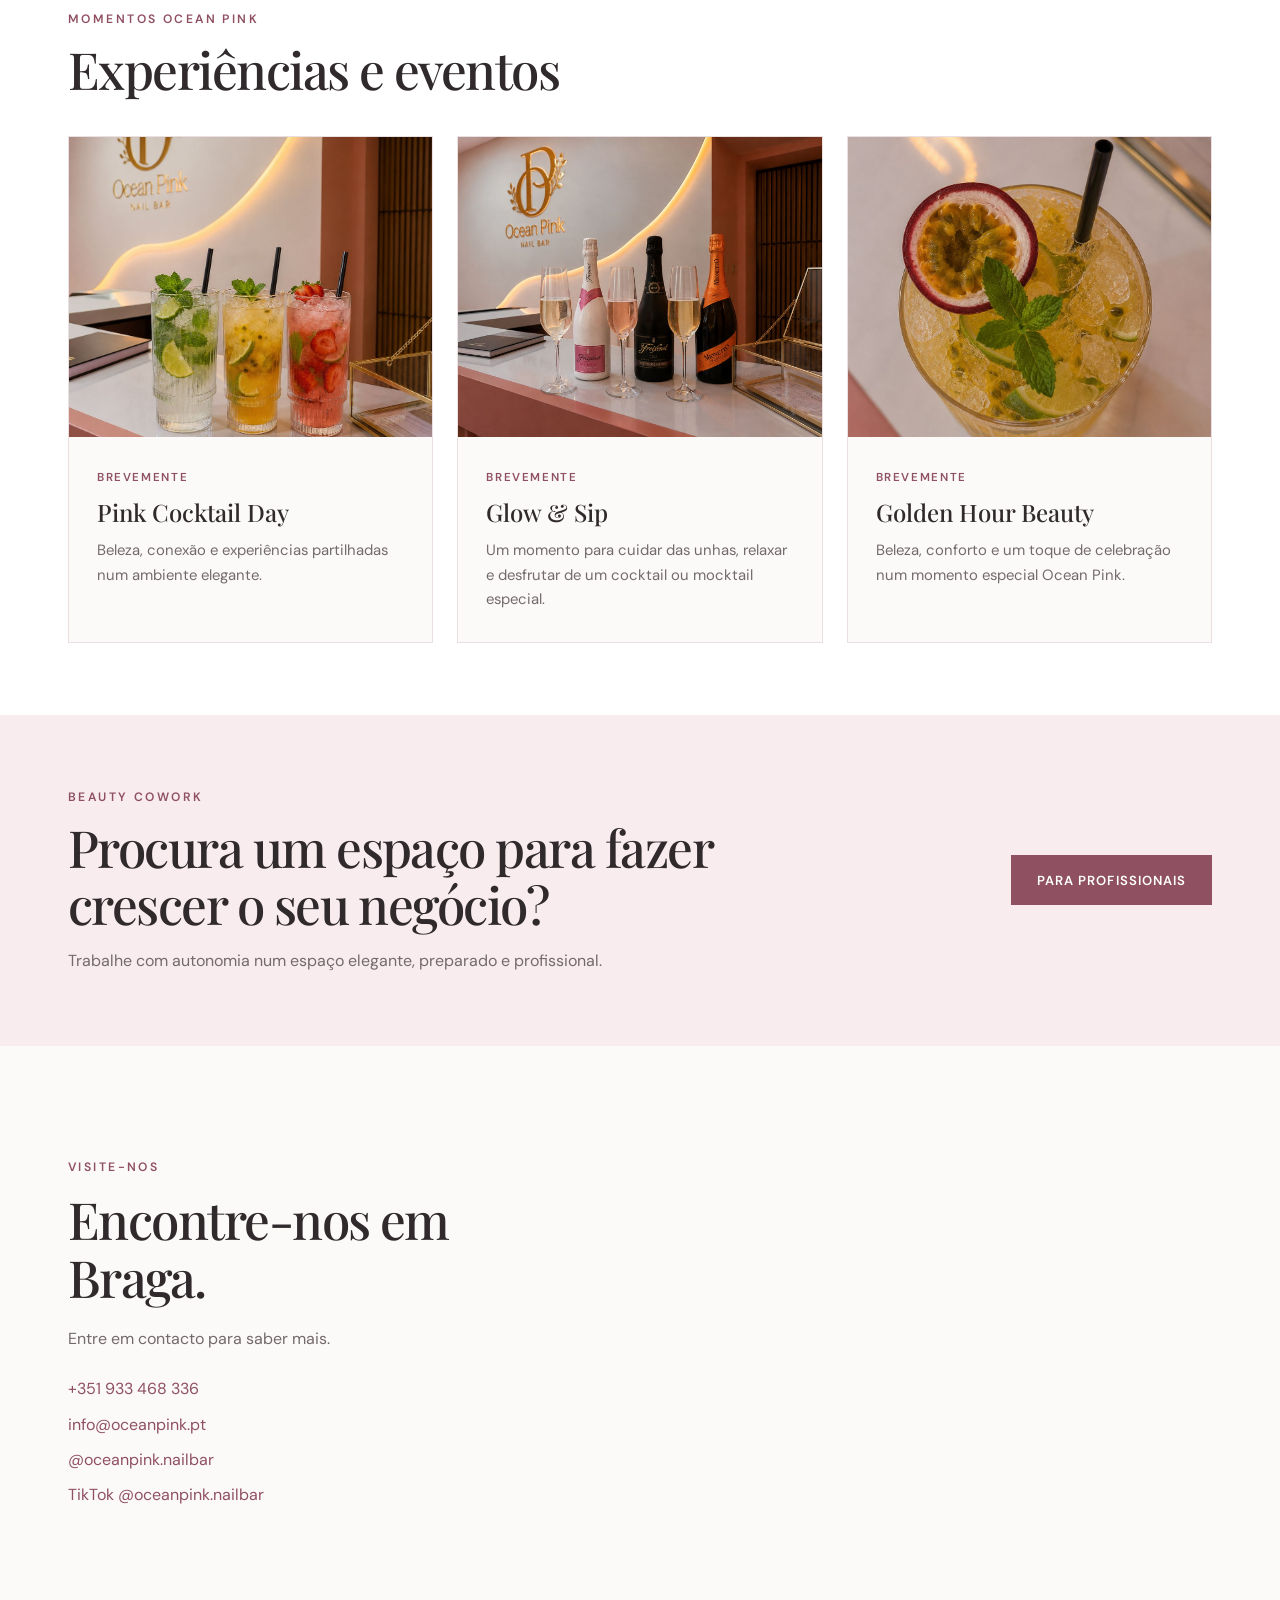
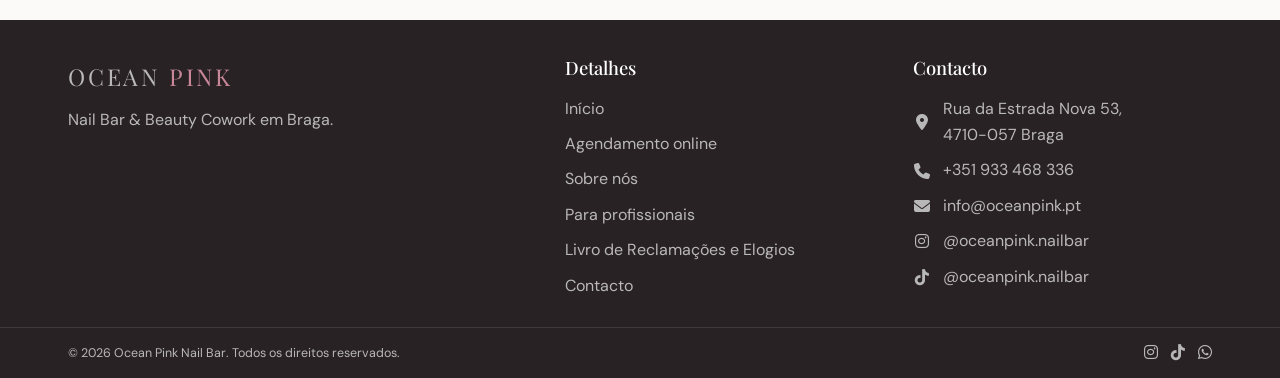
==== commit f262e9b1: "Otimizar SEO, desempenho e agendamento Ocean Pink" ====
--- a/index.html
+++ b/index.html
@@ -9,10 +9,7 @@
         content="width=device-width, initial-scale=1.0"
     >
 
-    <meta
-        name="description"
-        content="Ocean Pink Nail Bar & Beauty Cowork em Braga. Um espaço elegante para clientes e profissionais independentes."
-    >
+    <meta name="description" content="Ocean Pink Nail Bar em Braga. Serviços de unhas, manicure e pedicure, agendamento online e Beauty Cowork para profissionais.">
 
     <title>Ocean Pink | Nail Bar & Beauty Cowork em Braga</title>
 
@@ -24,6 +21,50 @@
         rel="stylesheet"
         href="https://cdnjs.cloudflare.com/ajax/libs/font-awesome/6.5.2/css/all.min.css"
     >
+    <!-- Dados estruturados Schema.org - Ocean Pink Nail Bar -->
+<script type="application/ld+json">
+{
+  "@context": "https://schema.org",
+  "@type": "NailSalon",
+  "@id": "https://www.oceanpink.pt/#business",
+  "name": "Ocean Pink Nail Bar",
+  "alternateName": "Ocean Pink",
+  "description": "Ocean Pink Nail Bar é um espaço de beleza em Braga dedicado a serviços de manicure, pedicure e cuidados de unhas. Integra também um conceito de Beauty Cowork para Nail Designers independentes, proporcionando um ambiente elegante, acolhedor e profissional.",
+  "url": "https://www.oceanpink.pt/",
+  "telephone": "+351933468336",
+  "email": "info@oceanpink.pt",
+  "address": {
+    "@type": "PostalAddress",
+    "streetAddress": "Rua da Estrada Nova 53",
+    "addressLocality": "Braga",
+    "postalCode": "4710-057",
+    "addressCountry": "PT"
+  },
+  "areaServed": {
+    "@type": "City",
+    "name": "Braga"
+  },
+  "sameAs": [
+    "https://www.instagram.com/oceanpink.nailbar/",
+    "https://www.tiktok.com/@oceanpink.nailbar"
+  ],
+  "hasOfferCatalog": {
+    "@type": "OfferCatalog",
+    "name": "Serviços de Beleza Ocean Pink",
+    "url": "https://www.oceanpink.pt/booking.html"
+  }
+}
+</script>
+    <link rel="canonical" href="https://www.oceanpink.pt/">
+    <meta property="og:type" content="website">
+    <meta property="og:locale" content="pt_PT">
+    <meta property="og:site_name" content="Ocean Pink Nail Bar">
+    <meta property="og:title" content="Ocean Pink | Nail Bar & Beauty Cowork em Braga">
+    <meta property="og:description" content="Ocean Pink Nail Bar em Braga. Serviços de unhas, manicure e pedicure, agendamento online e Beauty Cowork para profissionais.">
+    <meta property="og:url" content="https://www.oceanpink.pt/">
+    <meta property="og:image" content="https://www.oceanpink.pt/images/partilha-oceanpink.jpg">
+    <meta property="og:image:alt" content="Ocean Pink Nail Bar em Braga">
+    <meta name="twitter:card" content="summary_large_image">
 </head>
 
 
@@ -70,7 +111,7 @@
 
                 <!-- Temporário: agendamento ainda indisponível -->
                 <a
-                    href="#"
+                    href="booking.html"
                     class="booking-link"
                 >
                     Agendamento online
@@ -302,7 +343,7 @@
 
                         <div class="gallery-slide">
 
-                            <img
+                            <img loading="lazy" decoding="async"
                                 src="images/espaco-1.jpg"
                                 alt="Ocean Pink Nail Bar"
                             >
@@ -312,7 +353,7 @@
 
                         <div class="gallery-slide">
 
-                            <img
+                            <img loading="lazy" decoding="async"
                                 src="images/espaco-2.jpg"
                                 alt="Interior do Ocean Pink Nail Bar"
                             >
@@ -322,7 +363,7 @@
 
                         <div class="gallery-slide">
 
-                            <img
+                            <img loading="lazy" decoding="async"
                                 src="images/espaco-3.jpg"
                                 alt="Espaço Ocean Pink"
                             >
@@ -332,7 +373,7 @@
 
                         <div class="gallery-slide">
 
-                            <img
+                            <img loading="lazy" decoding="async"
                                 src="images/espaco-4.jpg"
                                 alt="Detalhes do Ocean Pink"
                             >
@@ -342,7 +383,7 @@
 
                         <div class="gallery-slide">
 
-                            <img
+                            <img loading="lazy" decoding="async"
                                 src="images/espaco-5.jpg"
                                 alt="Zona de manicure do Ocean Pink"
                             >
@@ -352,7 +393,7 @@
 
                         <div class="gallery-slide">
 
-                            <img
+                            <img loading="lazy" decoding="async"
                                 src="images/espaco-6.jpg"
                                 alt="Zona de pedicure do Ocean Pink"
                             >
@@ -361,7 +402,7 @@
 
                         <div class="gallery-slide">
 
-                            <img
+                            <img loading="lazy" decoding="async"
                                 src="images/espaco-7.jpg"
                                 alt="Zona de pedicure do Ocean Pink"
                             >
@@ -403,7 +444,7 @@
 
                 <div class="booking-image">
 
-                    <img
+                    <img loading="lazy" decoding="async"
                         src="images/marcacoes.jpg"
                         alt="Experiência Ocean Pink"
                     >
@@ -428,7 +469,7 @@
 
                     <!-- Temporário: agendamento ainda indisponível -->
                     <a
-                        href="#"
+                        href="booking.html"
                         class="button booking-link"
                     >
                         Agendar agora
@@ -495,7 +536,7 @@
                     <article class="event-card">
 
                         <div class="event-image">
-                        <img
+                        <img loading="lazy" decoding="async"
                            src="images/PinkCocktailDay.jpg"
                            alt="Pink Cocktail Day"
                         >
@@ -524,7 +565,7 @@
                     <article class="event-card">
 
                         <div class="event-image">
-                           <img
+                           <img loading="lazy" decoding="async"
                            src="images/Glow&Sip.jpg"
                            alt="Glow & Sip"
                         >
@@ -554,7 +595,7 @@
                     <article class="event-card">
 
                         <div class="event-image">
-                              <img
+                              <img loading="lazy" decoding="async"
                            src="images/GoldenHourBeauty.jpg"
                            alt="Golden Hour Beauty"
                         >
@@ -745,7 +786,7 @@
                 </a>
 
                 <a
-                    href="#"
+                    href="booking.html"
                     class="booking-link"
                 >
                     Agendamento online
@@ -758,6 +799,13 @@
                 <a href="profissionais.html">
                     Para profissionais
                 </a>
+                <a
+                href="https://livroreclamacoes.pt/Pedido/Reclamacao?EconomicOperator=43123174&amp;Store=0"
+                target="_blank"
+                rel="noopener noreferrer"
+            >
+              Livro de Reclamações e Elogios
+            </a>
 
                 <a href="contacto.html">
                     Contacto
@@ -857,6 +905,7 @@
                     Ocean Pink Nail Bar.
                     Todos os direitos reservados.
                 </p>
+                
 
 
                 <div class="footer-social">
